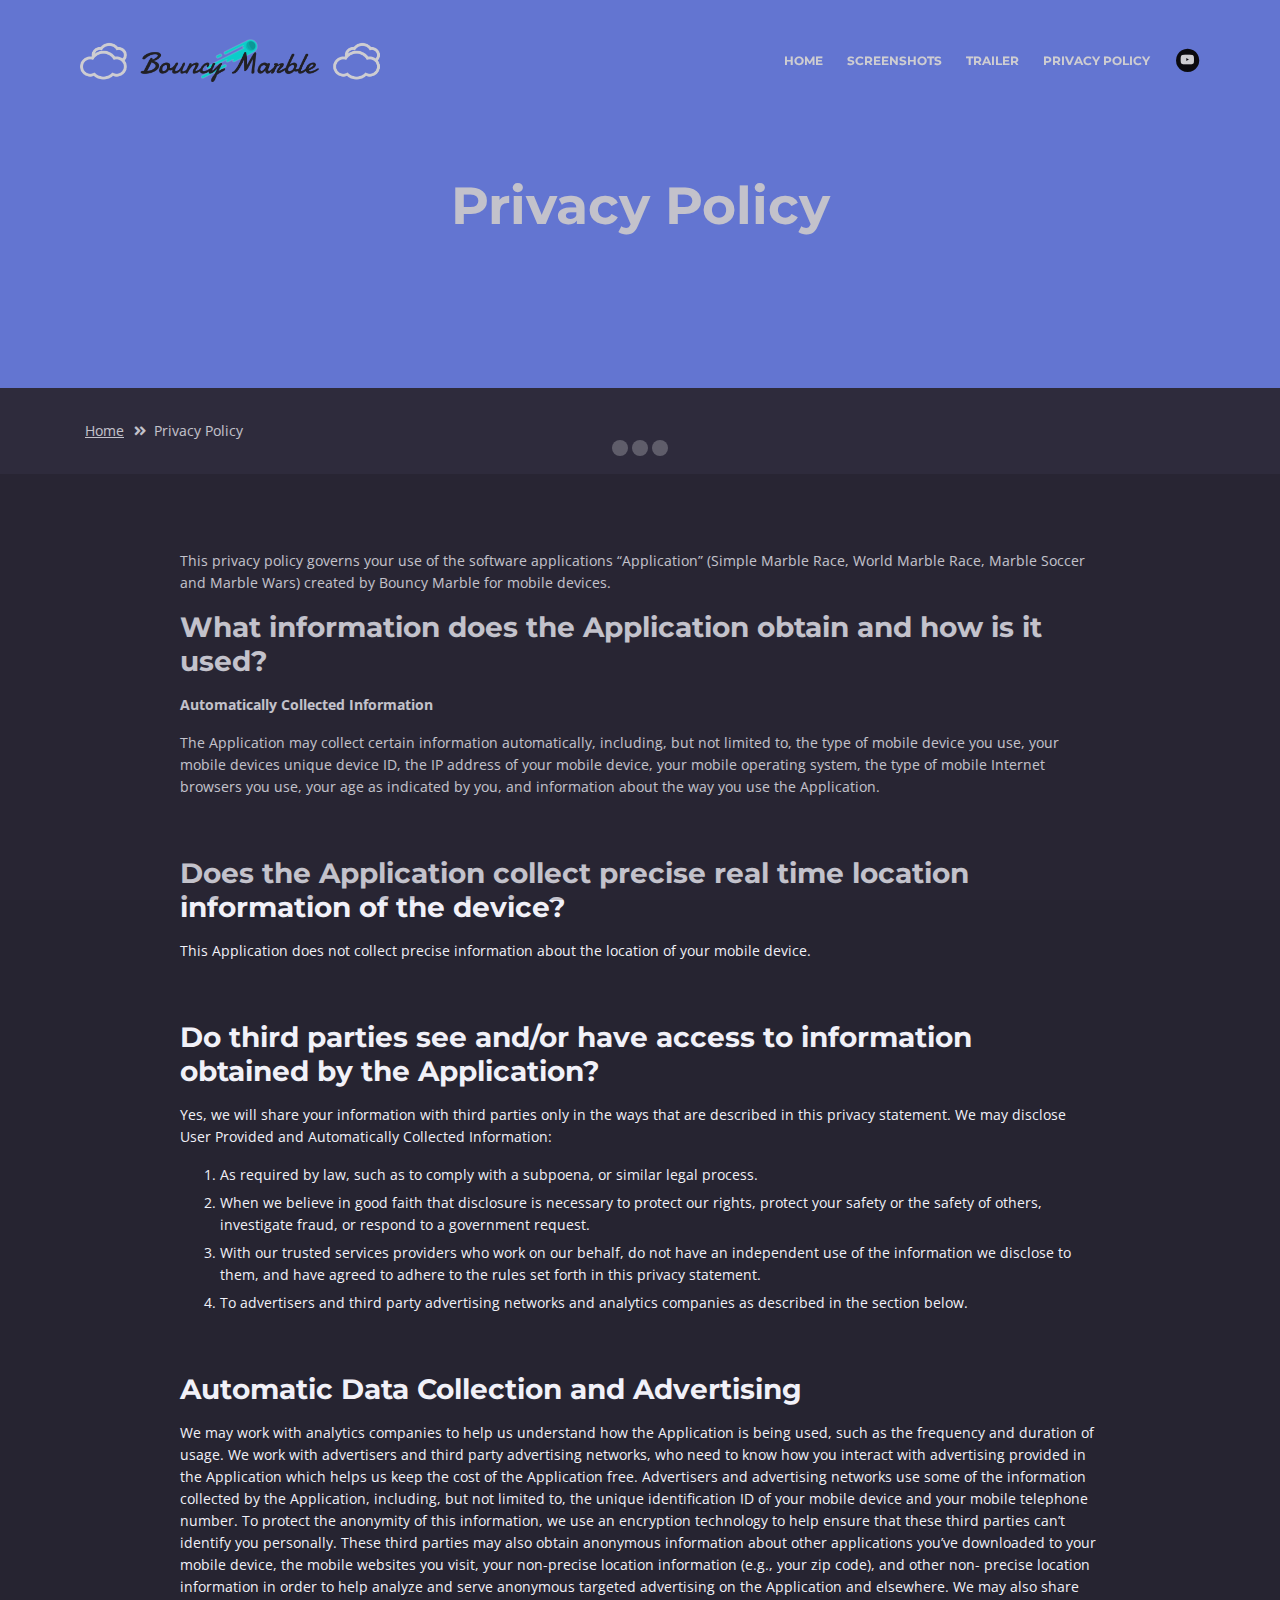
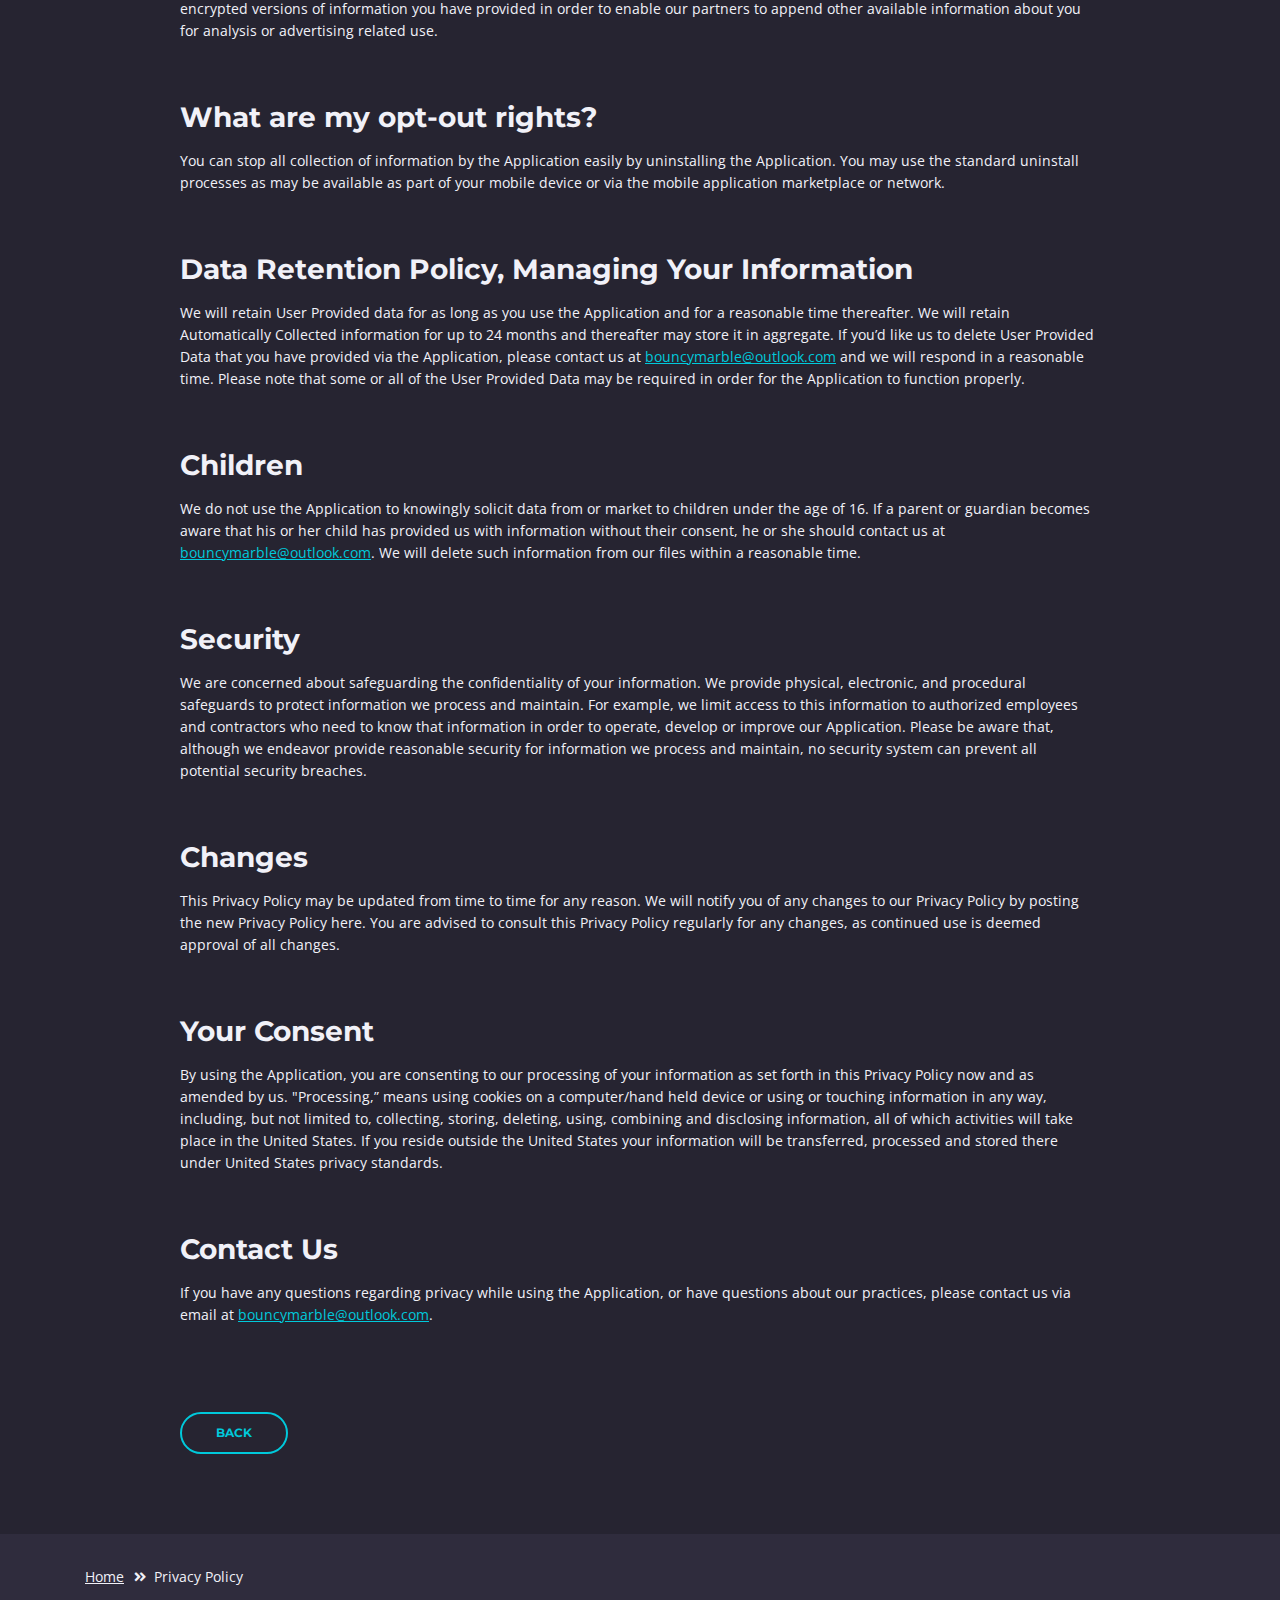
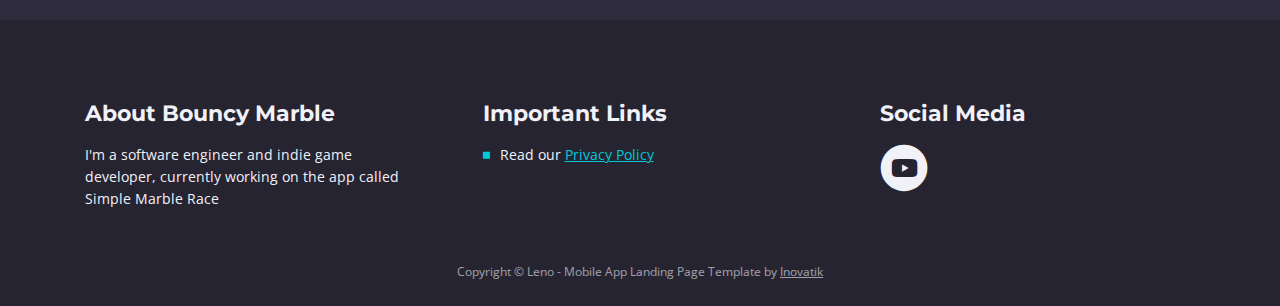
==== privacy-policy.html @ 62327520 "Update privacy-policy.html" ====
<!DOCTYPE html>
<html lang="en">
<head>
    <meta charset="utf-8">
    <meta name="viewport" content="width=device-width, initial-scale=1, shrink-to-fit=no">
    
    <!-- SEO Meta Tags -->
    <meta name="description" content="Free mobile app HTML landing page template to help you build a great online presence for your app which will convert visitors into users">
    <meta name="author" content="Inovatik">

    <!-- OG Meta Tags to improve the way the post looks when you share the page on LinkedIn, Facebook, Google+ -->
	<meta property="og:site_name" content="" /> <!-- website name -->
	<meta property="og:site" content="" /> <!-- website link -->
	<meta property="og:title" content=""/> <!-- title shown in the actual shared post -->
	<meta property="og:description" content="" /> <!-- description shown in the actual shared post -->
	<meta property="og:image" content="" /> <!-- image link, make sure it's jpg -->
	<meta property="og:url" content="" /> <!-- where do you want your post to link to -->
	<meta property="og:type" content="article" />

    <!-- Website Title -->
    <title>Privacy Policy | Bouncy Marble</title>
    
    <!-- Styles -->
    <link href="https://fonts.googleapis.com/css?family=Open+Sans:300,300i,400,400i,600,600i,700,700i" rel="stylesheet">
    <link href="https://fonts.googleapis.com/css?family=Montserrat:600,700" rel="stylesheet">
    <link href="css/bootstrap.css" rel="stylesheet">
    <link href="css/fontawesome-all.css" rel="stylesheet">
    <link href="css/swiper.css" rel="stylesheet">
	<link href="css/magnific-popup.css" rel="stylesheet">
    <link href="css/styles.css" rel="stylesheet">
	
	<!-- Favicon  -->
    <link rel="icon" href="images/favicon.png">
</head>
<body data-spy="scroll" data-target=".fixed-top">
    
    <!-- Preloader -->
	<div class="spinner-wrapper">
        <div class="spinner">
            <div class="bounce1"></div>
            <div class="bounce2"></div>
            <div class="bounce3"></div>
        </div>
    </div>
    <!-- end of preloader -->
    

    <!-- Navbar -->
    <nav class="navbar navbar-expand-md navbar-dark navbar-custom fixed-top">
        <!-- Text Logo - Use this if you don't have a graphic logo -->
        <!-- <a class="navbar-brand logo-text page-scroll" href="index.html">Leno</a> -->

        <!-- Image Logo -->
        <a class="navbar-brand logo-image" href="index.html"><img src="images/logo.png" alt="bouncy-marble-logo"></a> 
        
        <!-- Mobile Menu Toggle Button -->
        <button class="navbar-toggler" type="button" data-toggle="collapse" data-target="#navbarsExampleDefault" aria-controls="navbarsExampleDefault" aria-expanded="false" aria-label="Toggle navigation">
            <span class="navbar-toggler-awesome fas fa-bars"></span>
            <span class="navbar-toggler-awesome fas fa-times"></span>
        </button>
        <!-- end of mobile menu toggle button -->

        <div class="collapse navbar-collapse" id="navbarsExampleDefault">
            <ul class="navbar-nav ml-auto">
                <li class="nav-item">
                    <a class="nav-link page-scroll" href="index.html#header">HOME <span class="sr-only">(current)</span></a>
                </li>
                <li class="nav-item">
                    <a class="nav-link page-scroll" href="index.html#screenshots">SCREENSHOTS</a>
                </li>
                <li class="nav-item">
                    <a class="nav-link page-scroll" href="index.html#trailer">TRAILER</a>
                </li>       
                <li class="nav-item">
                    <a class="nav-link page-scroll" href="privacy-policy.html">PRIVACY POLICY</a>
                </li>
            </ul>
            <span class="nav-item social-icons">
                <span class="fa-stack">
                    <a href="https://www.youtube.com/c/BouncyMarble" target="_blank">
                        <i class="fas fa-circle fa-stack-2x"></i>
                        <i class="fab fa-youtube fa-stack-1x"></i>
                    </a>
                </span>
            </span>
        </div>
    </nav> <!-- end of navbar -->
    <!-- end of navbar -->


    <!-- Header -->
    <header id="header" class="ex-header">
        <div class="container">
            <div class="row">
                <div class="col-md-12">
                    <h1>Privacy Policy</h1>
                </div> <!-- end of col -->
            </div> <!-- end of row -->
        </div> <!-- end of container -->
    </header> <!-- end of ex-header -->
    <!-- end of header -->


    <!-- Breadcrumbs -->
    <div class="ex-basic-1">
        <div class="container">
            <div class="row">
                <div class="col-lg-12">
                    <div class="breadcrumbs">
                        <a href="index.html">Home</a><i class="fa fa-angle-double-right"></i><span>Privacy Policy</span>
                    </div> <!-- end of breadcrumbs -->
                </div> <!-- end of col -->
            </div> <!-- end of row -->
        </div> <!-- end of container -->
    </div> <!-- end of ex-basic-1 -->
    <!-- end of breadcrumbs -->


    <!-- Privacy Content -->
    <div class="ex-basic-2">
        <div class="container">
            <div class="row">
                <div class="col-lg-10 offset-lg-1">
                    <div class="text-container">
                        <p>This privacy policy governs your use of the software applications “Application” (Simple Marble Race, World Marble Race, Marble Soccer and Marble Wars) created by Bouncy Marble for mobile devices.</p>
                        <h3>What information does the Application obtain and how is it used?</h3>
                        <p><strong>Automatically Collected Information</strong></p>
                        <p>The Application may collect certain information automatically, including, but not limited to, the type of mobile device you use, your mobile devices unique device ID, the IP address of your mobile device, your mobile operating system, the type of mobile Internet browsers you use, your age as indicated by you, and information about the way you use the Application.</p>
                    </div> <!-- end of text-container-->

                    <div class="text-container">
                        <h3>Does the Application collect precise real time location information of the device?</h3>
                        <p>This Application does not collect precise information about the location of your mobile device.</p>
                    </div> <!-- end of text-container-->

                    <div class="text-container">
                        <h3>Do third parties see and/or have access to information obtained by the Application?</h3>
                        <p>Yes, we will share your information with third parties only in the ways that are described in this privacy statement. We may disclose User Provided and Automatically Collected Information:</p>
                        <ol class="li-space-lg">
                            <li>As required by law, such as to comply with a subpoena, or similar legal process.</li>
                            <li>When we believe in good faith that disclosure is necessary to protect our rights, protect your safety or the safety of others, investigate fraud, or respond to a government request.</li>
                            <li>With our trusted services providers who work on our behalf, do not have an independent use of the information we disclose to them, and have agreed to adhere to the rules set forth in this privacy statement.</li>
                            <li>To advertisers and third party advertising networks and analytics companies as described in the section below.</li>
                        </ol>
                    </div> <!-- end of text-container -->

                    <div class="text-container">
                        <h3>Automatic Data Collection and Advertising</h3>
                        <p>We may work with analytics companies to help us understand how the Application is being used, such as the frequency and duration of usage. We work with advertisers and third party advertising networks, who need to know how you interact with advertising provided in the Application which helps us keep the cost of the Application free. Advertisers and advertising networks use some of the information collected by the Application, including, but not limited to, the unique identification ID of your mobile device and your mobile telephone number. To protect the anonymity of this information, we use an encryption technology to help ensure that these third parties can’t identify you personally. These third parties may also obtain anonymous information about other applications you’ve downloaded to your mobile device, the mobile websites you visit, your non-precise location information (e.g., your zip code), and other non- precise location information in order to help analyze and serve anonymous targeted advertising on the Application and elsewhere. We may also share encrypted versions of information you have provided in order to enable our partners to append other available information about you for analysis or advertising related use.</p>
                    </div> <!-- end of text container -->

                    <div class="text-container">
                        <h3>What are my opt-out rights?</h3>
					    <p>You can stop all collection of information by the Application easily by uninstalling the Application. You may use the standard uninstall processes as may be available as part of your mobile device or via the mobile application marketplace or network.</p>
                    </div> <!-- end of text-container -->

                    <div class="text-container">
                        <h3>Data Retention Policy, Managing Your Information</h3>
                        <p>We will retain User Provided data for as long as you use the Application and for a reasonable time thereafter. We will retain Automatically Collected information for up to 24 months and thereafter may store it in aggregate. If you’d like us to delete User Provided Data that you have provided via the Application, please contact us at <a class="turquoise" href="mailto:bouncymarble@outlook.com">bouncymarble@outlook.com</a> and we will respond in a reasonable time. Please note that some or all of the User Provided Data may be required in order for the Application to function properly.</p>
                    </div> <!-- end of text-container -->

                    <div class="text-container">
                        <h3>Children</h3>
                        <p>We do not use the Application to knowingly solicit data from or market to children under the age of 16. If a parent or guardian becomes aware that his or her child has provided us with information without their consent, he or she should contact us at <a class="turquoise" href="mailto:bouncymarble@outlook.com">bouncymarble@outlook.com</a>. We will delete such information from our files within a reasonable time.</p>
                    </div> <!-- end of text-container -->

                    <div class="text-container">
                        <h3>Security</h3>
                        <p>We are concerned about safeguarding the confidentiality of your information. We provide physical, electronic, and procedural safeguards to protect information we process and maintain. For example, we limit access to this information to authorized employees and contractors who need to know that information in order to operate, develop or improve our Application. Please be aware that, although we endeavor provide reasonable security for information we process and maintain, no security system can prevent all potential security breaches.</p>
                    </div> <!-- end of text-container -->

                    <div class="text-container">
                        <h3>Changes</h3>
                        <p>This Privacy Policy may be updated from time to time for any reason. We will notify you of any changes to our Privacy Policy by posting the new Privacy Policy here. You are advised to consult this Privacy Policy regularly for any changes, as continued use is deemed approval of all changes.</p>
                    </div> <!-- end of text-container -->

                    <div class="text-container">
                        <h3>Your Consent</h3>
                        <p>By using the Application, you are consenting to our processing of your information as set forth in this Privacy Policy now and as amended by us. "Processing,” means using cookies on a computer/hand held device or using or touching information in any way, including, but not limited to, collecting, storing, deleting, using, combining and disclosing information, all of which activities will take place in the United States. If you reside outside the United States your information will be transferred, processed and stored there under United States privacy standards.</p>
                    </div> <!-- end of text-container -->

                    <div class="text-container">
                        <h3>Contact Us</h3>
                        <p>If you have any questions regarding privacy while using the Application, or have questions about our practices, please contact us via email at <a class="turquoise" href="mailto:bouncymarble@outlook.com">bouncymarble@outlook.com</a>.</p>
                    </div> <!-- end of text-container -->

                    <a class="btn-outline-reg back" href="index.html">BACK</a>
                </div> <!-- end of col-->
            </div> <!-- end of row -->
        </div> <!-- end of container -->
    </div> <!-- end of ex-basic-2 -->
    <!-- end of privacy content -->


    <!-- Breadcrumbs -->
    <div class="ex-basic-1">
        <div class="container">
            <div class="row">
                <div class="col-lg-12">
                    <div class="breadcrumbs">
                        <a href="index.html">Home</a><i class="fa fa-angle-double-right"></i><span>Privacy Policy</span>
                    </div> <!-- end of breadcrumbs -->
                </div> <!-- end of col -->
            </div> <!-- end of row -->
        </div> <!-- end of container -->
    </div> <!-- end of ex-basic-1 -->
    <!-- end of breadcrumbs -->

    
    <!-- Footer -->
    <div class="footer">
        <div class="container">
            <div class="row">
                <div class="col-md-4">
                    <div class="footer-col">
                        <h4>About Bouncy Marble</h4>
                        <p>I'm a software engineer and indie game developer, currently working on the app called Simple Marble Race</p>
                    </div>
                </div> <!-- end of col -->
                <div class="col-md-4">
                    <div class="footer-col middle">
                        <h4>Important Links</h4>
                        <ul class="list-unstyled li-space-lg">
                            <li class="media">
                                <i class="fas fa-square"></i>
                                <div class="media-body">Read our <a class="turquoise" href="privacy-policy.html">Privacy Policy</a></div>
                            </li>
                        </ul>
                    </div>
                </div> <!-- end of col -->
                <div class="col-md-4">
                    <div class="footer-col last">
                        <h4>Social Media</h4>
                        <span class="fa-stack">
                            <a href="https://www.youtube.com/c/BouncyMarble" target="_blank">
                                <i class="fas fa-circle fa-stack-2x"></i>
                                <i class="fab fa-youtube fa-stack-1x"></i>
                            </a>
                        </span>
                    </div> 
                </div> <!-- end of col -->
            </div> <!-- end of row -->
        </div> <!-- end of container -->
    </div> <!-- end of footer -->  
    <!-- end of footer -->


    <!-- Copyright -->
    <div class="copyright">
        <div class="container">
            <div class="row">
                <div class="col-lg-12">
                    <p class="p-small">Copyright © Leno - Mobile App Landing Page Template by <a href="http://www.inovatik.com">Inovatik</a></p>
                </div> <!-- end of col -->
            </div> <!-- enf of row -->
        </div> <!-- end of container -->
    </div> <!-- end of copyright --> 
    <!-- end of copyright -->

	
    <!-- Scripts -->
    <script src="js/jquery.min.js"></script> <!-- jQuery for Bootstrap's JavaScript plugins -->
    <script src="js/popper.min.js"></script> <!-- Popper tooltip library for Bootstrap -->
    <script src="js/bootstrap.min.js"></script> <!-- Bootstrap framework -->
    <script src="js/jquery.easing.min.js"></script> <!-- jQuery Easing for smooth scrolling between anchors -->
    <script src="js/swiper.min.js"></script> <!-- Swiper for image and text sliders -->
    <script src="js/jquery.magnific-popup.js"></script> <!-- Magnific Popup for lightboxes -->
    <script src="js/morphext.min.js"></script> <!-- Morphtext rotating text in the header -->
    <script src="js/validator.min.js"></script> <!-- Validator.js - Bootstrap plugin that validates forms -->
    <script src="js/scripts.js"></script> <!-- Custom scripts -->
    
</body>
</html>
---- css/styles.css ----
/* Template: Juno - Multipurpose Landing Page Pack
   Author: InovatikThemes
   Created: Mar 2019
   Description: Master CSS file
*/

/*****************************************
Table Of Contents:

01. General Styles
02. Preloader
03. Navigation
04. Header
05. Features
******************************************/

/*****************************************
Colors:

- Text, navbar links - white #f1f1f8
- Buttons, bullets, icons - turquoise #00c9db
- Navbar - navy #4633af
- Backgrounds - dark denim #262431
- Backgrounds - denim #2f2c3d
******************************************/


/******************************/
/*     01. General Styles     */
/******************************/
body,
html {
    width: 100%;
	height: 100%;
}

body, p {
	color: #f1f1f8; 
	font: 400 0.875rem/1.375rem "Open Sans", sans-serif;
}

.p-large {
	color: #f1f1f8;
	font: 400 1rem/1.5rem "Open Sans", sans-serif;
}

.p-small {
	color: #f1f1f8;
	font: 400 0.75rem/1.25rem "Open Sans", sans-serif;
}

.p-heading {
	margin-bottom: 3.75rem;
	text-align: center;
}

.li-space-lg li {
	margin-bottom: 0.375rem;
}

.indent {
	padding-left: 1.25rem;
}

h1 {
	color: #f1f1f8;
	font: 700 2.5rem/2.875rem "Montserrat", sans-serif;
}

h2 {
	color: #f1f1f8;
	font: 700 2.25rem/2.75rem "Montserrat", sans-serif;
}

h3 {
	color: #f1f1f8;
	font: 700 1.75rem/2.125rem "Montserrat", sans-serif;
}

h4 {
	color: #f1f1f8;
	font: 700 1.375rem/1.75rem "Montserrat", sans-serif;
}

h5 {
	color: #f1f1f8;
	font: 700 1.125rem/1.625rem "Montserrat", sans-serif;
}

h6 {
	color: #f1f1f8;
	font: 700 1rem/1.5rem "Montserrat", sans-serif;
}

a {
	color: #f1f1f8;
	text-decoration: underline;
}

a:hover {
	color: #f1f1f8;
	text-decoration: underline;
}

a.turquoise {
	color: #00c9db;
}

a.white {
	color: #fff;
}

.testimonial-text {
	font: italic 400 1rem/1.5rem "Open Sans", sans-serif;
}

.testimonial-author {
	font: 700 1rem/1.5rem "Montserrat", sans-serif;
}

.btn-solid-reg {
	display: inline-block;
	padding: 1.1875rem 2.125rem 1.1875rem 2.125rem;
	border: 0.125rem solid #000;
	border-radius: 2rem;
	background-color: #000;
	color: #fff;
	font: 700 0.75rem/0 "Montserrat", sans-serif;
	text-decoration: none;
	transition: all 0.2s;
}

.btn-solid-reg:hover {
	background-color: transparent;
	color: #000;
	text-decoration: none;
}

.btn-solid-lg {
	display: inline-block;
	padding: 1.375rem 2.625rem 1.375rem 2.625rem;
	border: 0.125rem solid #000;
	border-radius: 2rem;
	background-color: #000;
	color: #fff;
	font: 700 0.75rem/0 "Montserrat", sans-serif;
	text-decoration: none;
	transition: all 0.2s;
}

.btn-solid-lg:hover {
	background-color: transparent;
	color: #000;
	text-decoration: none;
}

.btn-solid-lg .fab {
	margin-right: 0.5rem;
	font-size: 1.25rem;
	line-height: 0;
	vertical-align: top;
}

.btn-solid-lg .fab.fa-google-play {
	font-size: 1rem;
}

.btn-outline-reg {
	display: inline-block;
	padding: 1.1875rem 2.125rem 1.1875rem 2.125rem;
	border: 0.125rem solid #00c9db;
	border-radius: 2rem;
	background-color: transparent;
	color: #00c9db;
	font: 700 0.75rem/0 "Montserrat", sans-serif;
	text-decoration: none;
	transition: all 0.2s;
}

.btn-outline-reg:hover {
	background-color: #00c9db;
	color: #fff;
	text-decoration: none;
}

.btn-outline-lg {
	display: inline-block;
	padding: 1.375rem 2.625rem 1.375rem 2.625rem;
	border: 0.125rem solid #00c9db;
	border-radius: 2rem;
	background-color: transparent;
	color: #00c9db;
	font: 700 0.75rem/0 "Montserrat", sans-serif;
	text-decoration: none;
	transition: all 0.2s;
}

.btn-outline-lg:hover {
	background-color: #00c9db;
	color: #fff;
	text-decoration: none;
}

.btn-outline-sm {
	display: inline-block;
	padding: 1rem 1.625rem 0.875rem 1.625rem;
	border: 0.125rem solid #00c9db;
	border-radius: 2rem;
	background-color: transparent;
	color: #00c9db;
	font: 700 0.625rem/0 "Montserrat", sans-serif;
	text-decoration: none;
	transition: all 0.2s;
}

.btn-outline-sm:hover {
	background-color: #00c9db;
	color: #fff;
	text-decoration: none;
}

.form-group {
	position: relative;
	margin-bottom: 1.25rem;
}

.form-group.has-error.has-danger {
	margin-bottom: 0.625rem;
}

.form-group.has-error.has-danger .help-block.with-errors ul {
	margin-top: 0.375rem;
}

.label-control {
	position: absolute;
	top: 0.87rem;
	left: 1.375rem;
	color: #f1f1f8;
	opacity: 1;
	font: 400 0.875rem/1.375rem "Open Sans", sans-serif;
	cursor: text;
	transition: all 0.2s ease;
}

/* IE10+ hack to solve lower label text position compared to the rest of the browsers */
@media screen and (-ms-high-contrast: active), screen and (-ms-high-contrast: none) {  
	.label-control {
		top: 0.9375rem;
	}
}

.form-control-input:focus + .label-control,
.form-control-input.notEmpty + .label-control,
.form-control-textarea:focus + .label-control,
.form-control-textarea.notEmpty + .label-control {
	top: 0.125rem;
	opacity: 1;
	font-size: 0.75rem;
	font-weight: 700;
}

.form-control-input,
.form-control-select {
	display: block; /* needed for proper display of the label in Firefox, IE, Edge */
	width: 100%;
	padding-top: 1.0625rem;
	padding-bottom: 0.0625rem;
	padding-left: 1.3125rem;
	border: 1px solid #9791ae;
	border-radius: 0.25rem;
	background-color: #413d52;
	color: #f1f1f8;
	font: 400 0.875rem/1.875rem "Open Sans", sans-serif;
	transition: all 0.2s;
	-webkit-appearance: none; /* removes inner shadow on form inputs on ios safari */
}

.form-control-select {
	padding-top: 0.5rem;
	padding-bottom: 0.5rem;
	height: 3rem;
}

/* IE10+ hack to solve lower label text position compared to the rest of the browsers */
@media screen and (-ms-high-contrast: active), screen and (-ms-high-contrast: none) {  
	.form-control-input {
		padding-top: 1.25rem;
		padding-bottom: 0.75rem;
		line-height: 1.75rem;
	}

	.form-control-select {
		padding-top: 0.875rem;
		padding-bottom: 0.75rem;
		height: 3.125rem;
		line-height: 2.125rem;
	}
}

select {
    /* you should keep these first rules in place to maintain cross-browser behavior */
    -webkit-appearance: none;
	-moz-appearance: none;
	-ms-appearance: none;
    -o-appearance: none;
    appearance: none;
    background-image: url('../images/down-arrow.png');
    background-position: 96% 50%;
    background-repeat: no-repeat;
    outline: none;
}

select::-ms-expand {
    display: none; /* removes the ugly default down arrow on select form field in IE11 */
}

.form-control-textarea {
	display: block; /* used to eliminate a bottom gap difference between Chrome and IE/FF */
	width: 100%;
	height: 8rem; /* used instead of html rows to normalize height between Chrome and IE/FF */
	padding-top: 1.25rem;
	padding-left: 1.3125rem;
	border: 1px solid #9791ae;
	border-radius: 0.25rem;
	background-color: #413d52;
	color: #f1f1f8;
	font: 400 0.875rem/1.75rem "Open Sans", sans-serif;
	transition: all 0.2s;
}

.form-control-input:focus,
.form-control-select:focus,
.form-control-textarea:focus {
	border: 1px solid #f1f1f8;
	outline: none; /* Removes blue border on focus */
}

.form-control-input:hover,
.form-control-select:hover,
.form-control-textarea:hover {
	border: 1px solid #f1f1f8;
}

.checkbox {
	font: 400 0.75rem/1.25rem "Open Sans", sans-serif;
}

input[type='checkbox'] {
	vertical-align: -15%;
	margin-right: 0.375rem;
}

/* IE10+ hack to raise checkbox field position compared to the rest of the browsers */
@media screen and (-ms-high-contrast: active), screen and (-ms-high-contrast: none) {  
	input[type='checkbox'] {
		vertical-align: -9%;
	}
}

.form-control-submit-button {
	display: inline-block;
	width: 100%;
	height: 3.125rem;
	border: 1px solid #00c9db;
	border-radius: 1.5rem;
	background-color: #00c9db;
	color: #fff;
	font: 700 0.75rem/1.75rem "Montserrat", sans-serif;
	cursor: pointer;
	transition: all 0.2s;
}

.form-control-submit-button:hover {
	background-color: transparent;
	color: #00c9db;
}

/* Form Success And Error Message Formatting */
#cmsgSubmit.h3.text-center.tada.animated,
#pmsgSubmit.h3.text-center.tada.animated,
#cmsgSubmit.h3.text-center,
#pmsgSubmit.h3.text-center {
	display: block;
	margin-bottom: 0;
	color: #f1f1f8;
	font: 400 1.125rem/1rem "Open Sans", sans-serif;
}

.help-block.with-errors .list-unstyled {
	color: #f1f1f8;
	font-size: 0.75rem;
	line-height: 1.125rem;
	text-align: left;
}

.help-block.with-errors ul {
	margin-bottom: 0;
}
/* end of form success and error message formatting */

/* Form Success And Error Message Animation - Animate.css */
@-webkit-keyframes tada {
	from {
		-webkit-transform: scale3d(1, 1, 1);
		-ms-transform: scale3d(1, 1, 1);
		transform: scale3d(1, 1, 1);
	}
	10%, 20% {
		-webkit-transform: scale3d(.9, .9, .9) rotate3d(0, 0, 1, -3deg);
		-ms-transform: scale3d(.9, .9, .9) rotate3d(0, 0, 1, -3deg);
		transform: scale3d(.9, .9, .9) rotate3d(0, 0, 1, -3deg);
	}
	30%, 50%, 70%, 90% {
		-webkit-transform: scale3d(1.1, 1.1, 1.1) rotate3d(0, 0, 1, 3deg);
		-ms-transform: scale3d(1.1, 1.1, 1.1) rotate3d(0, 0, 1, 3deg);
		transform: scale3d(1.1, 1.1, 1.1) rotate3d(0, 0, 1, 3deg);
	}
	40%, 60%, 80% {
		-webkit-transform: scale3d(1.1, 1.1, 1.1) rotate3d(0, 0, 1, -3deg);
		-ms-transform: scale3d(1.1, 1.1, 1.1) rotate3d(0, 0, 1, -3deg);
		transform: scale3d(1.1, 1.1, 1.1) rotate3d(0, 0, 1, -3deg);
	}
	to {
		-webkit-transform: scale3d(1, 1, 1);
		-ms-transform: scale3d(1, 1, 1);
		transform: scale3d(1, 1, 1);
	}
}

@keyframes tada {
	from {
		-webkit-transform: scale3d(1, 1, 1);
		-ms-transform: scale3d(1, 1, 1);
		transform: scale3d(1, 1, 1);
	}
	10%, 20% {
		-webkit-transform: scale3d(.9, .9, .9) rotate3d(0, 0, 1, -3deg);
		-ms-transform: scale3d(.9, .9, .9) rotate3d(0, 0, 1, -3deg);
		transform: scale3d(.9, .9, .9) rotate3d(0, 0, 1, -3deg);
	}
	30%, 50%, 70%, 90% {
		-webkit-transform: scale3d(1.1, 1.1, 1.1) rotate3d(0, 0, 1, 3deg);
		-ms-transform: scale3d(1.1, 1.1, 1.1) rotate3d(0, 0, 1, 3deg);
		transform: scale3d(1.1, 1.1, 1.1) rotate3d(0, 0, 1, 3deg);
	}
	40%, 60%, 80% {
		-webkit-transform: scale3d(1.1, 1.1, 1.1) rotate3d(0, 0, 1, -3deg);
		-ms-transform: scale3d(1.1, 1.1, 1.1) rotate3d(0, 0, 1, -3deg);
		transform: scale3d(1.1, 1.1, 1.1) rotate3d(0, 0, 1, -3deg);
	}
	to {
		-webkit-transform: scale3d(1, 1, 1);
		-ms-transform: scale3d(1, 1, 1);
		transform: scale3d(1, 1, 1);
	}
}

.tada {
	-webkit-animation-name: tada;
	animation-name: tada;
}

.animated {
	-webkit-animation-duration: 1s;
	animation-duration: 1s;
	-webkit-animation-fill-mode: both;
	animation-fill-mode: both;
}
/* end of form success and error message animation - Animate.css */

/* Fade-move Animation For Lightbox - Magnific Popup */
/* at start */
.my-mfp-slide-bottom .zoom-anim-dialog {
	opacity: 0;
	transition: all 0.2s ease-out;
	-webkit-transform: translateY(-1.25rem) perspective(37.5rem) rotateX(10deg);
	-ms-transform: translateY(-1.25rem) perspective(37.5rem) rotateX(10deg);
	transform: translateY(-1.25rem) perspective(37.5rem) rotateX(10deg);
}

/* animate in */
.my-mfp-slide-bottom.mfp-ready .zoom-anim-dialog {
	opacity: 1;
	-webkit-transform: translateY(0) perspective(37.5rem) rotateX(0); 
	-ms-transform: translateY(0) perspective(37.5rem) rotateX(0); 
	transform: translateY(0) perspective(37.5rem) rotateX(0); 
}

/* animate out */
.my-mfp-slide-bottom.mfp-removing .zoom-anim-dialog {
	opacity: 0;
	-webkit-transform: translateY(-0.625rem) perspective(37.5rem) rotateX(10deg); 
	-ms-transform: translateY(-0.625rem) perspective(37.5rem) rotateX(10deg); 
	transform: translateY(-0.625rem) perspective(37.5rem) rotateX(10deg); 
}

/* dark overlay, start state */
.my-mfp-slide-bottom.mfp-bg {
	opacity: 0;
	transition: opacity 0.2s ease-out;
}

/* animate in */
.my-mfp-slide-bottom.mfp-ready.mfp-bg {
	opacity: 0.8;
}
/* animate out */
.my-mfp-slide-bottom.mfp-removing.mfp-bg {
	opacity: 0;
}
/* end of fade-move animation for lightbox - magnific popup */

/* Fade Animation For Image Slider - Magnific Popup */
@-webkit-keyframes fadeIn {
	from {
		opacity: 0;
	}
	to {
		opacity: 1;
	}
}

@keyframes fadeIn {
	from {
		opacity: 0;
	}
	to {
		opacity: 1;
	}
}

.fadeIn {
	-webkit-animation: fadeIn 0.6s;
	animation: fadeIn 0.6s;
}

@-webkit-keyframes fadeOut {
	from {
		opacity: 1;
	}
	to {
		opacity: 0;
	}
}

@keyframes fadeOut {
	from {
		opacity: 1;
	}
	to {
		opacity: 0;
	}
}

.fadeOut {
	-webkit-animation: fadeOut 0.8s;
	animation: fadeOut 0.8s;
}
/* end of fade animation for image slider - magnific popup */


/*************************/
/*     02. Preloader     */
/*************************/
.spinner-wrapper {
	position: fixed;
	z-index: 999999;
	top: 0;
	right: 0;
	bottom: 0;
	left: 0;
	background: #2f2c3d;
}

.spinner {
	position: absolute;
	top: 50%; /* centers the loading animation vertically one the screen */
	left: 50%; /* centers the loading animation horizontally one the screen */
	width: 3.75rem;
	height: 1.25rem;
	margin: -0.625rem 0 0 -1.875rem; /* is width and height divided by two */ 
	text-align: center;
}

.spinner > div {
	display: inline-block;
	width: 1rem;
	height: 1rem;
	border-radius: 100%;
	background-color: #fff;
	-webkit-animation: sk-bouncedelay 1.4s infinite ease-in-out both;
	animation: sk-bouncedelay 1.4s infinite ease-in-out both;
}

.spinner .bounce1 {
	-webkit-animation-delay: -0.32s;
	animation-delay: -0.32s;
}

.spinner .bounce2 {
	-webkit-animation-delay: -0.16s;
	animation-delay: -0.16s;
}

@-webkit-keyframes sk-bouncedelay {
	0%, 80%, 100% { -webkit-transform: scale(0); }
	40% { -webkit-transform: scale(1.0); }
}

@keyframes sk-bouncedelay {
	0%, 80%, 100% { 
		-webkit-transform: scale(0);
		-ms-transform: scale(0);
		transform: scale(0);
	} 40% { 
		-webkit-transform: scale(1.0);
		-ms-transform: scale(1.0);
		transform: scale(1.0);
	}
}


/**************************/
/*     03. Navigation     */
/**************************/
.navbar-custom {
	background-color: #738cff;
	box-shadow: 0 0.0625rem 0.375rem 0 rgba(0, 0, 0, 0.1);
	font: 700 0.75rem/2rem "Montserrat", sans-serif;
	transition: all 0.2s;
}

.navbar-custom .navbar-brand.logo-image img {
    width: 300px;
	margin-bottom: 1px;
	-webkit-backface-visibility: hidden;
}

.navbar-custom .navbar-brand.logo-text {
	font: 700 2.375rem/1.5rem "Montserrat", sans-serif;
	color: #fff;
	letter-spacing: -0.5px;
	text-decoration: none;
}

.navbar-custom .navbar-nav {
	margin-top: 0.75rem;
}

.navbar-custom .nav-item .nav-link {
	padding: 0 0.75rem 0 0.75rem;
	color: #fff;
	text-decoration: none;
	transition: all 0.2s ease;
}

.navbar-custom .nav-item .nav-link:hover,
.navbar-custom .nav-item .nav-link.active {
	color: #00c9db;
}

/* Dropdown Menu */
.navbar-custom .dropdown:hover > .dropdown-menu {
	display: block; /* this makes the dropdown menu stay open while hovering it */
	min-width: auto;
	animation: fadeDropdown 0.2s; /* required for the fade animation */
}

@keyframes fadeDropdown {
    0% {
        opacity: 0;
    }

    100% {
        opacity: 1;
    }
}

.navbar-custom .dropdown-toggle:focus { /* removes dropdown outline on focus  */
	outline: 0;
}

.navbar-custom .dropdown-menu {
	margin-top: 0;
	border: none;
	border-radius: 0.25rem;
	background-color: #738cff;
}

.navbar-custom .dropdown-item {
	color: #fff;
	text-decoration: none;
}

.navbar-custom .dropdown-item:hover {
	background-color: #738cff;
}

.navbar-custom .dropdown-item .item-text {
	font: 700 0.75rem/1.5rem "Montserrat", sans-serif;
}

.navbar-custom .dropdown-item:hover .item-text {
	color: #00c9db;
}

.navbar-custom .dropdown-items-divide-hr {
	width: 100%;
	height: 1px;
	margin: 0.25rem auto 0.25rem auto;
	border: none;
	background-color: #b5bcc4;
	opacity: 0.2;
}
/* end of dropdown menu */

.navbar-custom .social-icons {
	display: none;
}

.navbar-custom .navbar-toggler {
	border: none;
	color: #fff;
	font-size: 2rem;
}

.navbar-custom button[aria-expanded='false'] .navbar-toggler-awesome.fas.fa-times{
	display: none;
}

.navbar-custom button[aria-expanded='false'] .navbar-toggler-awesome.fas.fa-bars{
	display: inline-block;
}

.navbar-custom button[aria-expanded='true'] .navbar-toggler-awesome.fas.fa-bars{
	display: none;
}

.navbar-custom button[aria-expanded='true'] .navbar-toggler-awesome.fas.fa-times{
	display: inline-block;
	margin-right: 0.125rem;
}


/*********************/
/*    04. Header     */
/*********************/
.header {
	background: linear-gradient(to bottom right, rgba(72, 72, 212, 0), rgba(241, 104, 104, 0)), url('../images/header-background.jpg') center center no-repeat;
	background-size: cover;
}

.header .header-content {
	padding-top: 8.5rem;
	padding-bottom: 7rem;
	text-align: center;
}

.header .text-container {
	margin-bottom: 3rem;
}

.header h1 {
	margin-bottom: 1rem;
}

.header #js-rotating {
	color: #40e0ee;
}

.header .p-large {
	margin-bottom: 2rem;
}

.header .btn-solid-lg {
	margin-right: 0.5rem;
	margin-bottom: 1.25rem;
}


/****************************/
/*     05. Testimonials     */
/****************************/
.slider-1 {
	padding-top: 6.875rem;
	padding-bottom: 6.375rem;
	background-color: #262431;
}

.slider-1 .slider-container {
	position: relative;
}

.slider-1 .swiper-container {
	position: static;
	width: 90%;
	text-align: center;
}

.slider-1 .swiper-button-prev:focus,
.slider-1 .swiper-button-next:focus {
	/* even if you can't see it chrome you can see it on mobile device */
	outline: none;
}

.slider-1 .swiper-button-prev {
	left: -0.5rem;
	background-image: url("data:image/svg+xml;charset=utf-8,%3Csvg%20xmlns%3D'http%3A%2F%2Fwww.w3.org%2F2000%2Fsvg'%20viewBox%3D'0%200%2028%2044'%3E%3Cpath%20d%3D'M0%2C22L22%2C0l2.1%2C2.1L4.2%2C22l19.9%2C19.9L22%2C44L0%2C22L0%2C22L0%2C22z'%20fill%3D'%23f1f1f8'%2F%3E%3C%2Fsvg%3E");
	background-size: 1.125rem 1.75rem;
}

.slider-1 .swiper-button-next {
	right: -0.5rem;
	background-image: url("data:image/svg+xml;charset=utf-8,%3Csvg%20xmlns%3D'http%3A%2F%2Fwww.w3.org%2F2000%2Fsvg'%20viewBox%3D'0%200%2028%2044'%3E%3Cpath%20d%3D'M27%2C22L27%2C22L5%2C44l-2.1-2.1L22.8%2C22L2.9%2C2.1L5%2C0L27%2C22L27%2C22z'%20fill%3D'%23f1f1f8'%2F%3E%3C%2Fsvg%3E");
	background-size: 1.125rem 1.75rem;
}

.slider-1 .card {
	position: relative;
	border: none;
	background-color: transparent;
}

.slider-1 .card-image {
	width: 6rem;
	height: 6rem;
	margin-right: auto;
	margin-bottom: 0.25rem;
	margin-left: auto;
	border-radius: 50%;
}

.slider-1 .card-body {
	padding-bottom: 0;
}

.slider-1 .testimonial-author {
	margin-bottom: 0;
}


/************************/
/*     05. Features     */
/************************/
.tabs {
	padding-top: 6.5rem;
	padding-bottom: 4.25rem;
	background-color: #2f2c3d;
}

.tabs h2 {
	margin-bottom: 1.125rem;
	text-align: center;
}

.tabs .p-heading {
	margin-bottom: 3.125rem;
}

.tabs .nav-tabs {
	margin-right: auto;
	margin-bottom: 2.5rem;
	margin-left: auto;
	justify-content: center;
	border-bottom: none;
}

.tabs .nav-link {
	margin-bottom: 1rem;
	padding: 0.5rem 1.375rem 0.25rem 1.375rem;
	border: none;
	border-bottom: 0.1875rem solid #f1f1f8;
	border-radius: 0;
	color: #f1f1f8;
	font: 700 1rem/1.75rem "Montserrat", sans-serif;
	text-decoration: none;
	transition: all 0.2s ease;
}

.tabs .nav-link.active,
.tabs .nav-link:hover {
	border-bottom: 0.1875rem solid #00c9db;
	background-color: transparent;
	color: #00c9db;
}

.tabs .nav-link .fas {
	margin-right: 0.375rem;
	font-size: 1rem;
}

.tabs .tab-content {
	width: 100%; /* for proper display in IE11 */
}

.tabs .card {
	border: none;
	background: transparent;
}

.tabs .card-body {
	padding: 1rem 0 1.25rem 0;
}

.tabs .card-title {
	margin-bottom: 0.5rem;
}

.tabs .card .card-icon {
	display: inline-block;
	width: 3.5rem;
	height: 3.5rem;
	border-radius: 50%;
	background-color: #00c9db;
	text-align: center;
	vertical-align: top;
}

.tabs .card .card-icon .fas,
.tabs .card .card-icon .far {
	color: #fff;
	font-size: 1.75rem;
	line-height: 3.5rem;
}

.tabs #tab-1 .card.left-pane .text-wrapper {
	display: inline-block;
	width: 75%;
}

.tabs #tab-1 .card.left-pane .card-icon {
	float: left;
	margin-right: 1rem;
}

.tabs #tab-1 img {
	display: block;
	margin: 2rem auto 3rem auto;
}

.tabs #tab-1 .card.right-pane .text-wrapper {
	display: inline-block;
	width: 75%;
}

.tabs #tab-1 .card.right-pane .card-icon {
	margin-right: 1rem;
}

.tabs #tab-2 img {
	display: block;
	margin: 0 auto 2rem auto;
}

.tabs #tab-2 .text-area {
	margin-top: 1.5rem;
}

.tabs #tab-2 h3 {
	margin-bottom: 0.75rem;
}

.tabs #tab-2 .icon-cards-area {
	margin-top: 2.5rem;
}

.tabs #tab-2 .icon-cards-area .card {
	width: 100%; /* for proper display in IE11 */
}

.tabs #tab-3 .icon-cards-area .card {
	width: 100%; /* for proper display in IE11 */
}

.tabs #tab-3 .text-area {
	margin-top: 0.75rem;
	margin-bottom: 4rem;
}

.tabs #tab-3 h3 {
	margin-bottom: 0.75rem;
}

.tabs #tab-3 img {
	margin: 0 auto 3rem auto;
}


/*********************/
/*     07. Video     */
/*********************/
.basic-1 {
	padding-top: 6.375rem;
	padding-bottom: 6.875rem;
	background: url('../images/video-background.jpg') center center no-repeat;
	background-size: cover; 
}

.basic-1 h2 {
	margin-bottom: 1.125rem;
	text-align: center;
}

.basic-1 .p-heading {
	margin-bottom: 4rem;
	text-align: center;
}

.basic-1 .image-container img {
	border-radius: 0.375rem;
}

.basic-1 .video-wrapper {
	position: relative;
}

/* Video Play Button */
.basic-1 .video-play-button {
	position: absolute;
	z-index: 10;
	top: 50%;
	left: 50%;
	display: block;
	box-sizing: content-box;
	width: 2rem;
	height: 2.75rem;
	padding: 1.125rem 1.25rem 1.125rem 1.75rem;
	border-radius: 50%;
	-webkit-transform: translateX(-50%) translateY(-50%);
	-ms-transform: translateX(-50%) translateY(-50%);
	transform: translateX(-50%) translateY(-50%);
}
  
.basic-1 .video-play-button:before {
	content: "";
	position: absolute;
	z-index: 0;
	top: 50%;
	left: 50%;
	display: block;
	width: 4.75rem;
	height: 4.75rem;
	border-radius: 50%;
	background: #4eaaff;
	animation: pulse-border 1500ms ease-out infinite;
	-webkit-transform: translateX(-50%) translateY(-50%);
	-ms-transform: translateX(-50%) translateY(-50%);
	transform: translateX(-50%) translateY(-50%);
}
  
.basic-1 .video-play-button:after {
	content: "";
	position: absolute;
	z-index: 1;
	top: 50%;
	left: 50%;
	display: block;
	width: 4.375rem;
	height: 4.375rem;
	border-radius: 50%;
	background: #4eaaff;
	transition: all 200ms;
	-webkit-transform: translateX(-50%) translateY(-50%);
	-ms-transform: translateX(-50%) translateY(-50%);
	transform: translateX(-50%) translateY(-50%);
}
  
.basic-1 .video-play-button span {
	position: relative;
	display: block;
	z-index: 3;
	top: 0.375rem;
	left: 0.25rem;
	width: 0;
	height: 0;
	border-left: 1.625rem solid #fff;
	border-top: 1rem solid transparent;
	border-bottom: 1rem solid transparent;
}
  
@keyframes pulse-border {
	0% {
		transform: translateX(-50%) translateY(-50%) translateZ(0) scale(1);
		opacity: 1;
	}
	100% {
		transform: translateX(-50%) translateY(-50%) translateZ(0) scale(1.5);
		opacity: 0;
	}
}
/* end of video play button */  


/*************************/
/*     09. Details 1     */
/*************************/
.basic-2 {
	padding-top: 8rem;
	padding-bottom: 3.5rem;
	background-color: #262431;
}

.basic-2 img {
	margin-bottom: 3.5rem;
}

.basic-2 h3 {
	margin-bottom: 1.125rem;
}

.basic-2 .btn-solid-reg {
	margin-top: 0.5rem;
}


/*************************/
/*     10. Details 2     */
/*************************/
.basic-3 {
	padding-top: 3.5rem;
	padding-bottom: 7.25rem;
	background-color: #262431;
}

.basic-3 .text-container {
	margin-bottom: 3.5rem;
}

.basic-3 h3 {
	margin-bottom: 1.125rem;
}

.basic-3 .btn-solid-reg {
	margin-top: 0.5rem;
}


/**********************************/
/*     11. Details Lightboxes     */
/**********************************/
.lightbox-basic {
	position: relative;
	max-width: 46.875rem;
	margin: 2.5rem auto;
	padding: 3rem 1rem;
	border-radius: 0.25rem;
	background-color: #2f2c3d;
	text-align: left;
}

.lightbox-basic img {
	display: block;
	margin-right: auto;
	margin-bottom: 3rem;
	margin-left: auto;
}

.lightbox-basic h3 {
	margin-bottom: 0.625rem;
}

.lightbox-basic hr {
	width: 3.75rem;
	height: 0.125rem;
	margin-top: 0.125rem;
	margin-bottom: 1.125rem;
	margin-left: 0;
	border: 0;
	background-color: #00c9db;
	text-align: left;
}

.lightbox-basic h4 {
	margin-top: 1.75rem;
	margin-bottom: 0.75rem;
}

.lightbox-basic table {
	margin-top: 1rem;
	margin-bottom: 1.5rem;
}

.lightbox-basic table tr {
	line-height: 1.75em;
}

.lightbox-basic table .icon-cell {
	width: 2rem;
	padding-right: 0.25rem;
	color: #00c9db;
	text-align: center;
}

.lightbox-basic a.mfp-close.as-button {
	position: relative;
	width: auto;
	height: auto;
	margin-left: 0.375rem;
	color: #00c9db;
	opacity: 1;
}

.lightbox-basic a.mfp-close.as-button:hover {
	color: #f1f1f8;
}

.lightbox-basic button.mfp-close.x-button {
	position: absolute;
	top: -0.375rem;
	right: -0.375rem;
	width: 2.75rem;
	height: 2.75rem;
	color: #f1f1f8;
}


/***************************/
/*     12. Screenshots     */
/***************************/
.slider-2 {
	padding-top: 6.875rem;
	padding-bottom: 6.875rem;
	background-color: #2f2c3d;
}

.slider-2 .slider-container {
	position: relative;
}

.slider-2 .swiper-container {
	position: static;
	width: 90%;
	text-align: center;
}

.slider-2 .swiper-button-prev,
.slider-2 .swiper-button-next {
	top: 50%;
	width: 1.125rem;
}

.slider-2 .swiper-button-prev:focus,
.slider-2 .swiper-button-next:focus {
	/* even if you can't see it chrome you can see it on mobile device */
	outline: none;
}

.slider-2 .swiper-button-prev {
	left: -0.5rem;
	background-image: url("data:image/svg+xml;charset=utf-8,%3Csvg%20xmlns%3D'http%3A%2F%2Fwww.w3.org%2F2000%2Fsvg'%20viewBox%3D'0%200%2028%2044'%3E%3Cpath%20d%3D'M0%2C22L22%2C0l2.1%2C2.1L4.2%2C22l19.9%2C19.9L22%2C44L0%2C22L0%2C22L0%2C22z'%20fill%3D'%23ffffff'%2F%3E%3C%2Fsvg%3E");
	background-size: 1.125rem 1.75rem;
}

.slider-2 .swiper-button-next {
	right: -0.5rem;
	background-image: url("data:image/svg+xml;charset=utf-8,%3Csvg%20xmlns%3D'http%3A%2F%2Fwww.w3.org%2F2000%2Fsvg'%20viewBox%3D'0%200%2028%2044'%3E%3Cpath%20d%3D'M27%2C22L27%2C22L5%2C44l-2.1-2.1L22.8%2C22L2.9%2C2.1L5%2C0L27%2C22L27%2C22z'%20fill%3D'%23ffffff'%2F%3E%3C%2Fsvg%3E");
	background-size: 1.125rem 1.75rem;
}


/************************/
/*     13. Download     */
/************************/
.basic-4 {
	padding-top: 6.5rem;
	padding-bottom: 6.75rem;
	background: url('../images/download-background.jpg') center center no-repeat;
	background-size: cover; 
}

.basic-4 .text-container {
	margin-bottom: 3.5rem;
	text-align: center;
}

.basic-4 h2 {
	margin-bottom: 1.25rem;
}

.basic-4 .p-large {
	margin-bottom: 1.75rem;
}

.basic-4 .btn-solid-lg {
	margin-right: 0.5rem;
	margin-bottom: 1.25rem;
}


/**************************/
/*     18. Statistics     */
/**************************/
.counter {
	padding-top: 6.5rem;
	padding-bottom: 5.375rem;
	background-color: #262431;
	text-align: center;
}

.counter #counter .cell {
	display: inline-block;
	width: 6.25rem;
	margin-right: 1rem;
	margin-left: 1rem;
	margin-bottom: 2rem;
}

.counter #counter .counter-value {
	color: #f1f1f8;
	font: 700 3.5rem/4.25rem "Montserrat", sans-serif;	
	vertical-align: middle;
}

.counter #counter .counter-info {
	margin-bottom: 0;
	color: #00c9db;
	font: 400 0.875rem/1.25rem "Open Sans", sans-serif;
	vertical-align: middle;
}


/***********************/
/*     16. Contact     */
/***********************/
.form {
	padding-top: 6.25rem;
	padding-bottom: 5.625rem;
	background: url('../images/contact-background.jpg') center bottom no-repeat;
	background-size: cover; 
}

.form h2 {
	margin-bottom: 1.125rem;
	text-align: center;
}

.form .list-unstyled {
	margin-bottom: 3.75rem;
	font-size: 1rem;
	line-height: 1.5rem;
	text-align: center;
}

.form .list-unstyled .fas,
.form .list-unstyled .fab {
	margin-right: 0.5rem;
	font-size: 0.875rem;
	color: #00c9db;
}

.form .list-unstyled .fa-phone {
	vertical-align: 3%;
}


/**********************/
/*     16. Footer     */
/**********************/
.footer {
	padding-top: 5rem;
	background-color: #262431;
}

.footer .footer-col {
	margin-bottom: 2.25rem;
}

.footer h4 {
	margin-bottom: 1rem;
}

.footer .list-unstyled .fas {
	color: #00c9db;
	font-size: 0.5rem;
	line-height: 1.375rem;
}

.footer .list-unstyled .media-body {
	margin-left: 0.625rem;
}

.footer .fa-stack {
	margin-bottom: 0.75rem;
	margin-right: 0.5rem;
	font-size: 1.5rem;
}

.footer .fa-stack .fa-stack-1x {
    color: #262431;
	transition: all 0.2s ease;
}

.footer .fa-stack .fa-stack-2x {
	color: #f1f1f8;
	transition: all 0.2s ease;
}

.footer .fa-stack:hover .fa-stack-1x {
	color: #f1f1f8;
}

.footer .fa-stack:hover .fa-stack-2x {
    color: #00c9db;
}


/*************************/
/*     17. Copyright     */
/*************************/
.copyright {
	padding-top: 1rem;
	padding-bottom: 0.5rem;
	background-color: #262431;
	text-align: center;
}

.copyright .p-small {
	color: #f1f1f8;
	opacity: 0.6;
}


/**********************************/
/*     18. Back To Top Button     */
/**********************************/
a.back-to-top {
	position: fixed;
	z-index: 999;
	right: 0.75rem;
	bottom: 0.75rem;
	display: none;
	width: 2.625rem;
	height: 2.625rem;
	border-radius: 1.875rem;
	background: #00c9db url("../images/up-arrow.png") no-repeat center 47%;
	background-size: 1.125rem 1.125rem;
	text-indent: -9999px;
}

a:hover.back-to-top {
	background-color: #36edfd; 
}


/***************************/
/*     19. Extra Pages     */
/***************************/
.ex-header {
	padding-top: 8rem;
	padding-bottom: 5rem;
	background: linear-gradient(to bottom right, #738cff, #738cff);
	text-align: center;
}

.ex-basic-1 {
	padding-top: 2rem;
	padding-bottom: 0.875rem;
	background-color: #2f2c3d;
}

.ex-basic-1 .breadcrumbs {
	margin-bottom: 1.125rem;
}

.ex-basic-1 .breadcrumbs .fa {
	margin-right: 0.5rem;
	margin-left: 0.625rem;
}

.ex-basic-2 {
	padding-top: 4.75rem;
	padding-bottom: 4rem;
	background-color: #262431;
}

.ex-basic-2 h3 {
	margin-bottom: 1rem;
}

.ex-basic-2 .text-container {
	margin-bottom: 3.625rem;
}

.ex-basic-2 .text-container.last {
	margin-bottom: 0;
}

.ex-basic-2 .list-unstyled .fas {
	color: #00c9db;
	font-size: 0.5rem;
	line-height: 1.375rem;
}

.ex-basic-2 .list-unstyled .media-body {
	margin-left: 0.625rem;
}

.ex-basic-2 .btn-outline-reg {
	margin-top: 1.75rem;
}

.ex-basic-2 .image-container-large {
	margin-bottom: 4rem;
}

.ex-basic-2 .image-container-large img {
	border-radius: 0.25rem;
}

.ex-basic-2 .image-container-small img {
	border-radius: 0.25rem;
}

.ex-basic-2 .text-container.dark-bg {
	padding: 1.625rem 1.5rem 0.75rem 2rem;
	background-color: #f9fafc;
}


/*****************************/
/*     20. Media Queries     */
/*****************************/	
/* Min-width width 768px */
@media (min-width: 768px) {
	
	/* General Styles */
	.p-heading {
		width: 85%;
		margin-right: auto;
		margin-left: auto;
	}

	h1 {
		font: 700 3.25rem/3.75rem "Montserrat", sans-serif;
	}
	/* end of general styles */


	/* Navigation */
	.navbar-custom {
		padding: 2.125rem 1.5rem 2.125rem 2rem;
		box-shadow: none;
        background: transparent;
	}
	
	.navbar-custom .navbar-brand.logo-text {
		color: #fff;
	}

	.navbar-custom .navbar-nav {
		margin-top: 0;
	}

	.navbar-custom .nav-item .nav-link {
		padding: 0.25rem 0.75rem 0.25rem 0.75rem;
		color: #fff;
	}
	
	.navbar-custom .nav-item .nav-link:hover,
	.navbar-custom .nav-item .nav-link.active {
		color: #000;
	}

	.navbar-custom.top-nav-collapse {
        padding: 0.5rem 1.5rem 0.5rem 2rem;
		box-shadow: 0 0.0625rem 0.375rem 0 rgba(0, 0, 0, 0.1);
		background-color: #738cff;
	}

	.navbar-custom.top-nav-collapse .navbar-brand.logo-text {
		color: #fff;
	}

	.navbar-custom.top-nav-collapse .nav-item .nav-link {
		color: #fff;
	}
	
	.navbar-custom.top-nav-collapse .nav-item .nav-link:hover,
	.navbar-custom.top-nav-collapse .nav-item .nav-link.active {
		color: #000;
	}

	.navbar-custom .dropdown-menu {
		box-shadow: 0 0.25rem 0.375rem 0 rgba(0, 0, 0, 0.03);
	}

	.navbar-custom .dropdown-item {
		padding-top: 0.25rem;
		padding-bottom: 0.25rem;
	}

	.navbar-custom .dropdown-items-divide-hr {
		width: 84%;
	}
	/* end of navigation */


	/* Header */
	.header .header-content {
		padding-top: 11rem;
	}
	/* end of header */


	/* Testimonials */
	.slider-1 .swiper-button-prev {
		left: 1rem;
		width: 1.375rem;
		background-size: 1.375rem 2.125rem;
	}
	
	.slider-1 .swiper-button-next {
		right: 1rem;
		width: 1.375rem;
		background-size: 1.375rem 2.125rem;
	}
	/* end of testimonials */


	/* Features */
	.tabs .card .card-icon {
		width: 4.5rem;
		height: 4.5rem;
	}
	
	.tabs .card .card-icon .fas,
	.tabs .card .card-icon .far {
		font-size: 2.25rem;
		line-height: 4.5rem;
	}

	.tabs #tab-1 .card.left-pane .text-wrapper {
		width: 85%;
	}

	.tabs #tab-2 img {
		margin-bottom: 0;
	}

	.tabs #tab-2 .text-area {
		margin-top: 0;
	}

	.tabs #tab-2 .icon-cards-area .card {
		display: inline-block;
		width: 44%;
		margin-right: 2.5rem;
		vertical-align: top;
	}

	.tabs #tab-2 div.card:nth-child(2n+2) {
		margin-right: 0;
	}

	.tabs #tab-3 .text-area {
		margin-bottom: 0;
	}

	.tabs #tab-3 .icon-cards-area .card {
		display: inline-block;
		width: 44%;
		margin-right: 2.5rem;
		vertical-align: top;
	}

	.tabs #tab-3 div.card:nth-child(2n+2) {
		margin-right: 0;
	}

	.tabs #tab-3 img {
		margin-bottom: 0;
	}
	/* end of features */


	/* Details Lightboxes */
	.lightbox-basic {
		padding: 3rem 3rem;
	}
	/* end of details lightboxes */


	/* Screenshots */
	.slider-2 .swiper-button-prev {
		width: 1.375rem;
		background-size: 1.375rem 2.125rem;
	}
	
	.slider-2 .swiper-button-next {
		width: 1.375rem;
		background-size: 1.375rem 2.125rem;
	}
	/* end of screenshots */


	/* Contact */
	.form .list-unstyled li {
		display: inline-block;
		margin-right: 0.5rem;
		margin-left: 0.5rem;
	}

	.form .list-unstyled .address {
		display: block;
	}
	/* end of contact */


	/* Extra Pages */
	.ex-header {
		padding-top: 11rem;
		padding-bottom: 9rem;
	}

	.ex-basic-2 .text-container.dark {
		padding: 2.5rem 3rem 2rem 3rem;
	}

	.ex-basic-2 .text-container.column {
		width: 90%;
		margin-right: auto;
		margin-left: auto;
	}
	/* end of extra pages */
}
/* end of min-width width 768px */


/* Min-width width 992px */
@media (min-width: 992px) {
	
	/* Navigation */
	.navbar-custom .social-icons {
		display: block;
		margin-left: 0.5rem;
	}

	.navbar-custom .fa-stack {
		margin-bottom: 0.1875rem;
		margin-left: 0.375rem;
		font-size: 0.75rem;
	}
	
	.navbar-custom .fa-stack-2x {
		color: #000;
		transition: all 0.2s ease;
	}
	
	.navbar-custom .fa-stack-1x {
		color: #fff;
		transition: all 0.2s ease;
	}

	.navbar-custom .fa-stack:hover .fa-stack-2x {
		color: #fff;
	}

	.navbar-custom .fa-stack:hover .fa-stack-1x {
		color: #000;
	}
	/* end of navigation */


	/* General Styles */
	.p-heading {
		width: 65%;
	}
	/* end of general styles */


	/* Header */
	.header .header-content {
		padding-top: 13rem;
		padding-bottom: 10rem;
		text-align: left;
	}

	.header .text-container {
		margin-top: 6.5rem;
	}
	/* end of header */


	/* Features */
	.tabs .card-body {
		padding: 1rem 0 1.5rem 0;
	}
	
	.tabs #tab-1 .card.left-pane {
		text-align: right;
	}

	.tabs #tab-1 .card.left-pane .text-wrapper,
	.tabs #tab-1 .card.right-pane .text-wrapper {
		width: 68%;
	}

	.tabs #tab-1 .card.left-pane .card-icon {
		float: none;
		margin-right: 0;
		margin-left: 1rem;
	}

	.tabs #tab-1 img {
		margin-top: 0;
		margin-bottom: 0;
	}
	
	.tabs #tab-2 .icon-cards-area {
		margin-top: 2.25rem;
	}

	.tabs #tab-2 .icon-cards-area .card {
		width: 45%;
		margin-right: 3.5rem;
	}

	.tabs #tab-2 .icon-cards-area .card p {
		margin-bottom: 0.5rem;
	}

	.tabs #tab-3 .icon-cards-area .card {
		width: 45%;
		margin-right: 3.5rem;
	}

	.tabs #tab-3 .icon-cards-area .card p {
		margin-bottom: 0.5rem;
	}
	/* end of features */


	/* Video */
	.basic-1 .image-container {
		max-width: 53.125rem;
		margin-right: auto;
		margin-left: auto;
	}
	/* end of video */


	/* Details 1 */
	.basic-2 img {
		margin-bottom: 0;
	}

	.basic-2 .text-container {
		margin-top: 2.625rem;
	}
	/* end of details 1 */


	/* Details 2 */
	.basic-3 .text-container {
		margin-top: 2.5rem;
		margin-bottom: 0;
	}
	/* end of details 2 */


	/* Details Lightboxes */
	.lightbox-basic img {
		margin-bottom: 0;
		margin-left: 0;
	}

	.lightbox-basic h3 {
		margin-top: 0.25rem;
	}
	/* end of details lightboxes */


	/* Screenshots */
	.slider-2 .swiper-container {
		width: 92%;
	}
	/* end of screenshots */


	/* Download */
	.basic-4 {
		padding-top: 6.75rem;
	}

	.basic-4 .text-container {
		margin-top: 7rem;
		margin-bottom: 0;
		text-align: left;
	}
	/* end of download */


	/* Statistics */
	.counter {
		padding-top: 6rem;
		padding-bottom: 4.5rem;
	}

	.counter #counter .cell {
		width: 8rem;
		margin-right: 2.5rem;
		margin-left: 2.5rem;
	}
	
	.counter #counter .counter-value {
		font: 700 4.25rem/4.5rem "Montserrat", sans-serif;	
	}
	/* end of statistics */


	/* Extra Pages */
	.ex-header h1 {
		width: 80%;
		margin-right: auto;
		margin-left: auto;
	}

	.ex-basic-2 {
		padding-bottom: 5rem;
	}

	.ex-basic-2 .text-container.column {
		margin-bottom: 0;
	}
	/* end of extra pages */
}
/* end of min-width width 992px */


/* Min-width width 1200px */
@media (min-width: 1200px) {
	
	/* Navigation */
	.navbar-custom {
		padding: 2.125rem 5rem 2.125rem 5rem;
	}

	.navbar-custom.top-nav-collapse {
        padding: 0.5rem 5rem 0.5rem 5rem;
	}
	/* end of navigation */

	
	/* General Styles */
	.p-heading {
		width: 44%;
	}
	/* end of general styles */


	/* Header */
	.header .text-container {
		margin-top: 7.5rem;
		margin-left: 2.5rem;
	}

	.header .image-container {
		margin-left: 3rem;
	}
	/* end of header */


	/* Features */
	.tabs {
		padding-bottom: 6.5rem;
	}

	.tabs #tab-1 .card.first {
		margin-top: 4.25rem;
	}

	.tabs #tab-1 .card {
		margin-bottom: 0.75rem;
	}

	.tabs #tab-1 .card.left-pane .text-wrapper,
	.tabs #tab-1 .card.right-pane .text-wrapper {
		width: 73%;
	}

	.tabs #tab-1 img {
		margin-top: 0;
	}

	.tabs #tab-2 .container {
		padding-right: 2.5rem;
		padding-left: 2.5rem;
	}

	.tabs #tab-2 .text-area {
		margin-top: 1.5rem;
		margin-right: 1rem;
		margin-left: 1rem;
	}

	.tabs #tab-2 .icon-cards-area {
		margin-right: 1rem;
		margin-left: 1rem;
	}

	.tabs #tab-2 .icon-cards-area .card {
		margin-right: 3.875rem;
	}

	.tabs #tab-3 .container {
		padding-right: 2.5rem;
		padding-left: 2.5rem;
	}
	
	.tabs #tab-3 .icon-cards-area {
		margin-top: 2rem;
		margin-left: 1rem;
	}

	.tabs #tab-3 .icon-cards-area .card {
		margin-right: 3.875rem;
	}
	
	.tabs #tab-3 .text-area {
		margin-right: 1.5rem;
		margin-left: 1rem;
	}
	/* end of features */


	/* Details 1 */
	.basic-2 .text-container {
		margin-top: 4.5rem;
		margin-left: 4rem;
		margin-right: 1.5rem;
	}
	/* end of details 1 */
	
	
	/* Details 2 */
	.basic-3 .text-container {
		margin-top: 4.5rem;
		margin-right: 3.5rem;
		margin-left: 2rem;
	}
	/* end of details 2 */


	/* Download */
	.basic-4 .text-container {
		margin-top: 11rem;
	}

	.basic-4 .image-container {
		margin-left: 3rem;
	}
	/* end of download */


	/* Footer */
	.footer .footer-col {
		width: 90%;
	}

	.footer .footer-col.middle {
		margin-right: auto;
		margin-left: auto;
	}

	.footer .footer-col.last {
		margin-right: 0;
		margin-left: auto;
	}
	/* end of footer */


	/* Extra Pages */
	.ex-header h1 {
		width: 60%;
		margin-right: auto;
		margin-left: auto;
	}

	.ex-basic-2 .form-container {
		margin-left: 1.75rem;
	}

	.ex-basic-2 .image-container-small {
		margin-left: 1.75rem;
	}
	/* end of extra pages */
}
/* end of min-width width 1200px */
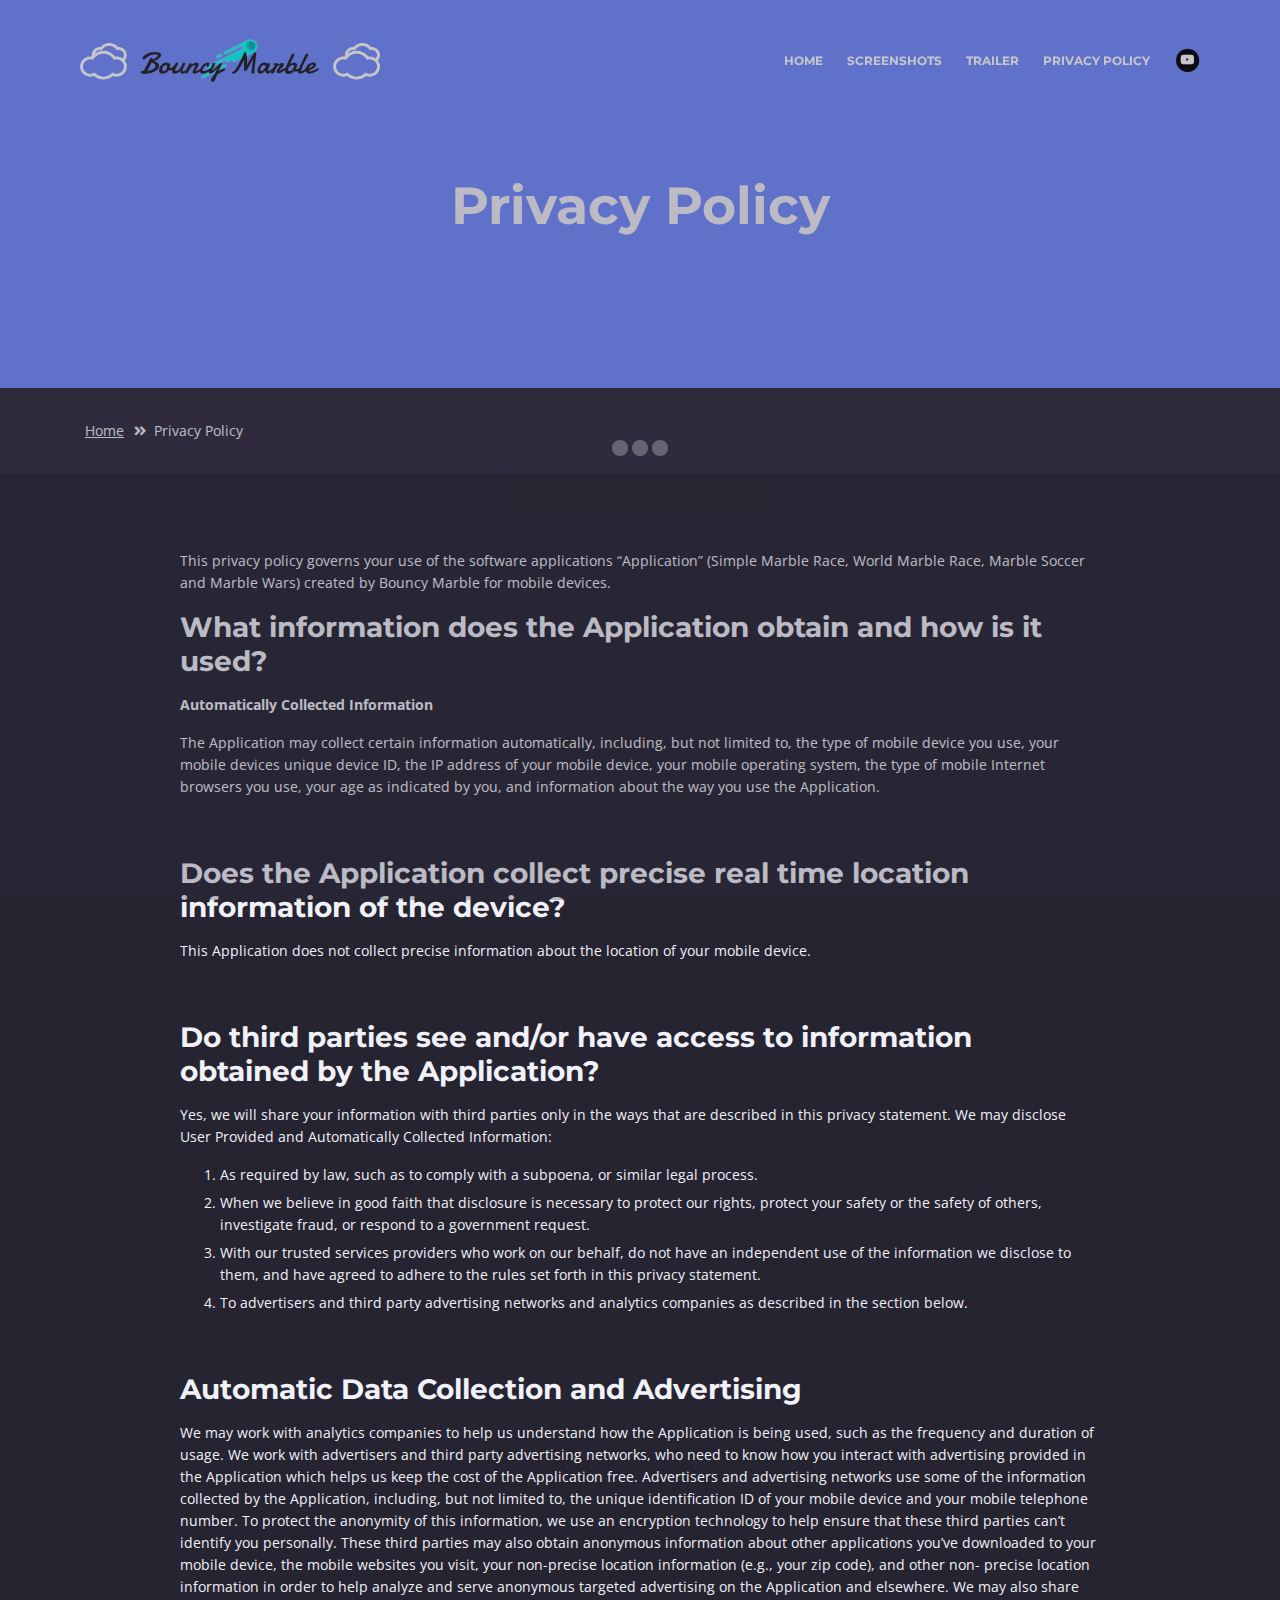
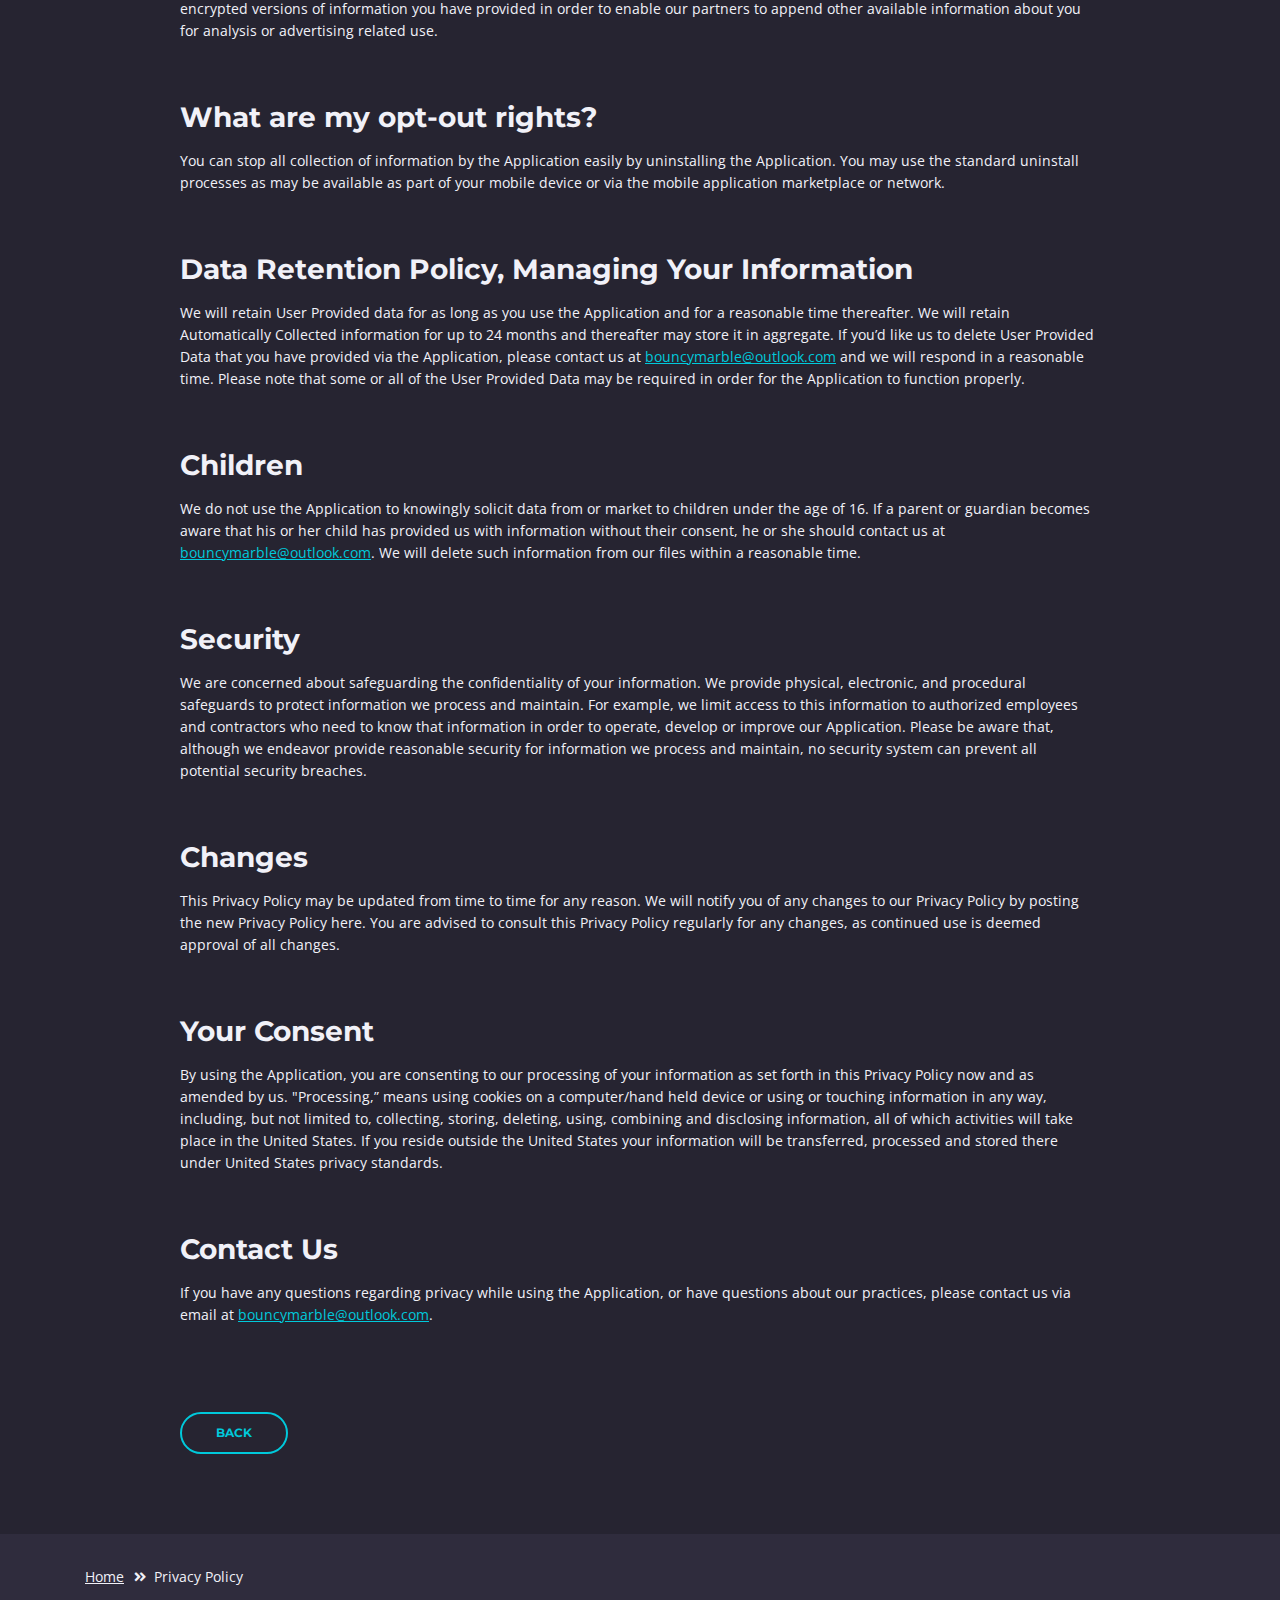
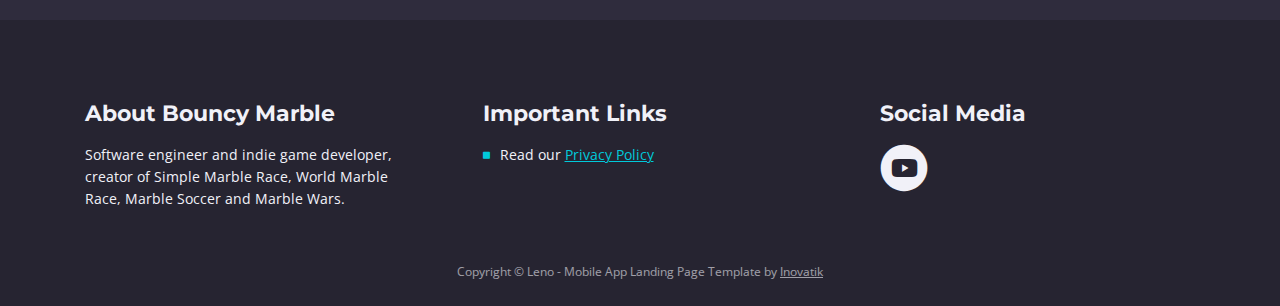
==== commit 79f00951: "a" ====
--- a/privacy-policy.html
+++ b/privacy-policy.html
@@ -214,7 +214,7 @@
                 <div class="col-md-4">
                     <div class="footer-col">
                         <h4>About Bouncy Marble</h4>
-                        <p>I'm a software engineer and indie game developer, currently working on the app called Simple Marble Race</p>
+                        <p>Software engineer and indie game developer, creator of Simple Marble Race, World Marble Race, Marble Soccer and Marble Wars.</p>
                     </div>
                 </div> <!-- end of col -->
                 <div class="col-md-4">
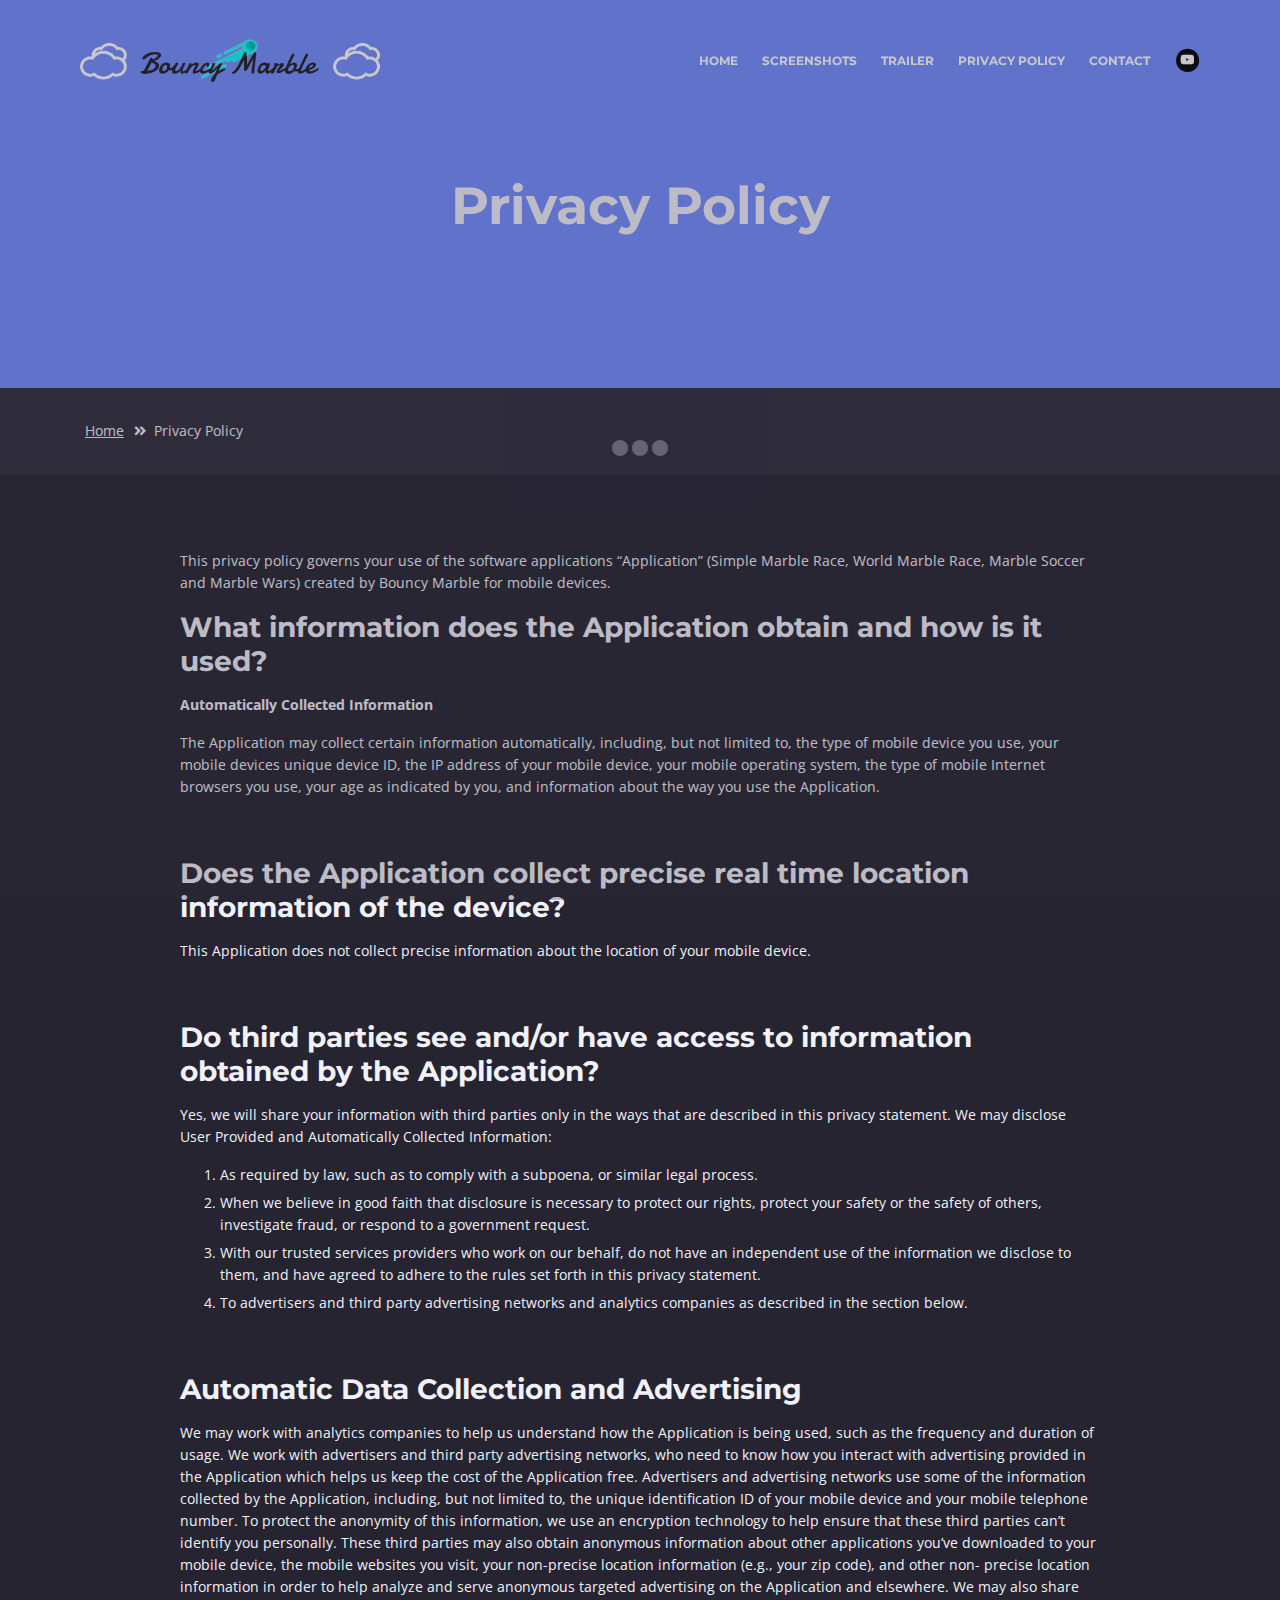
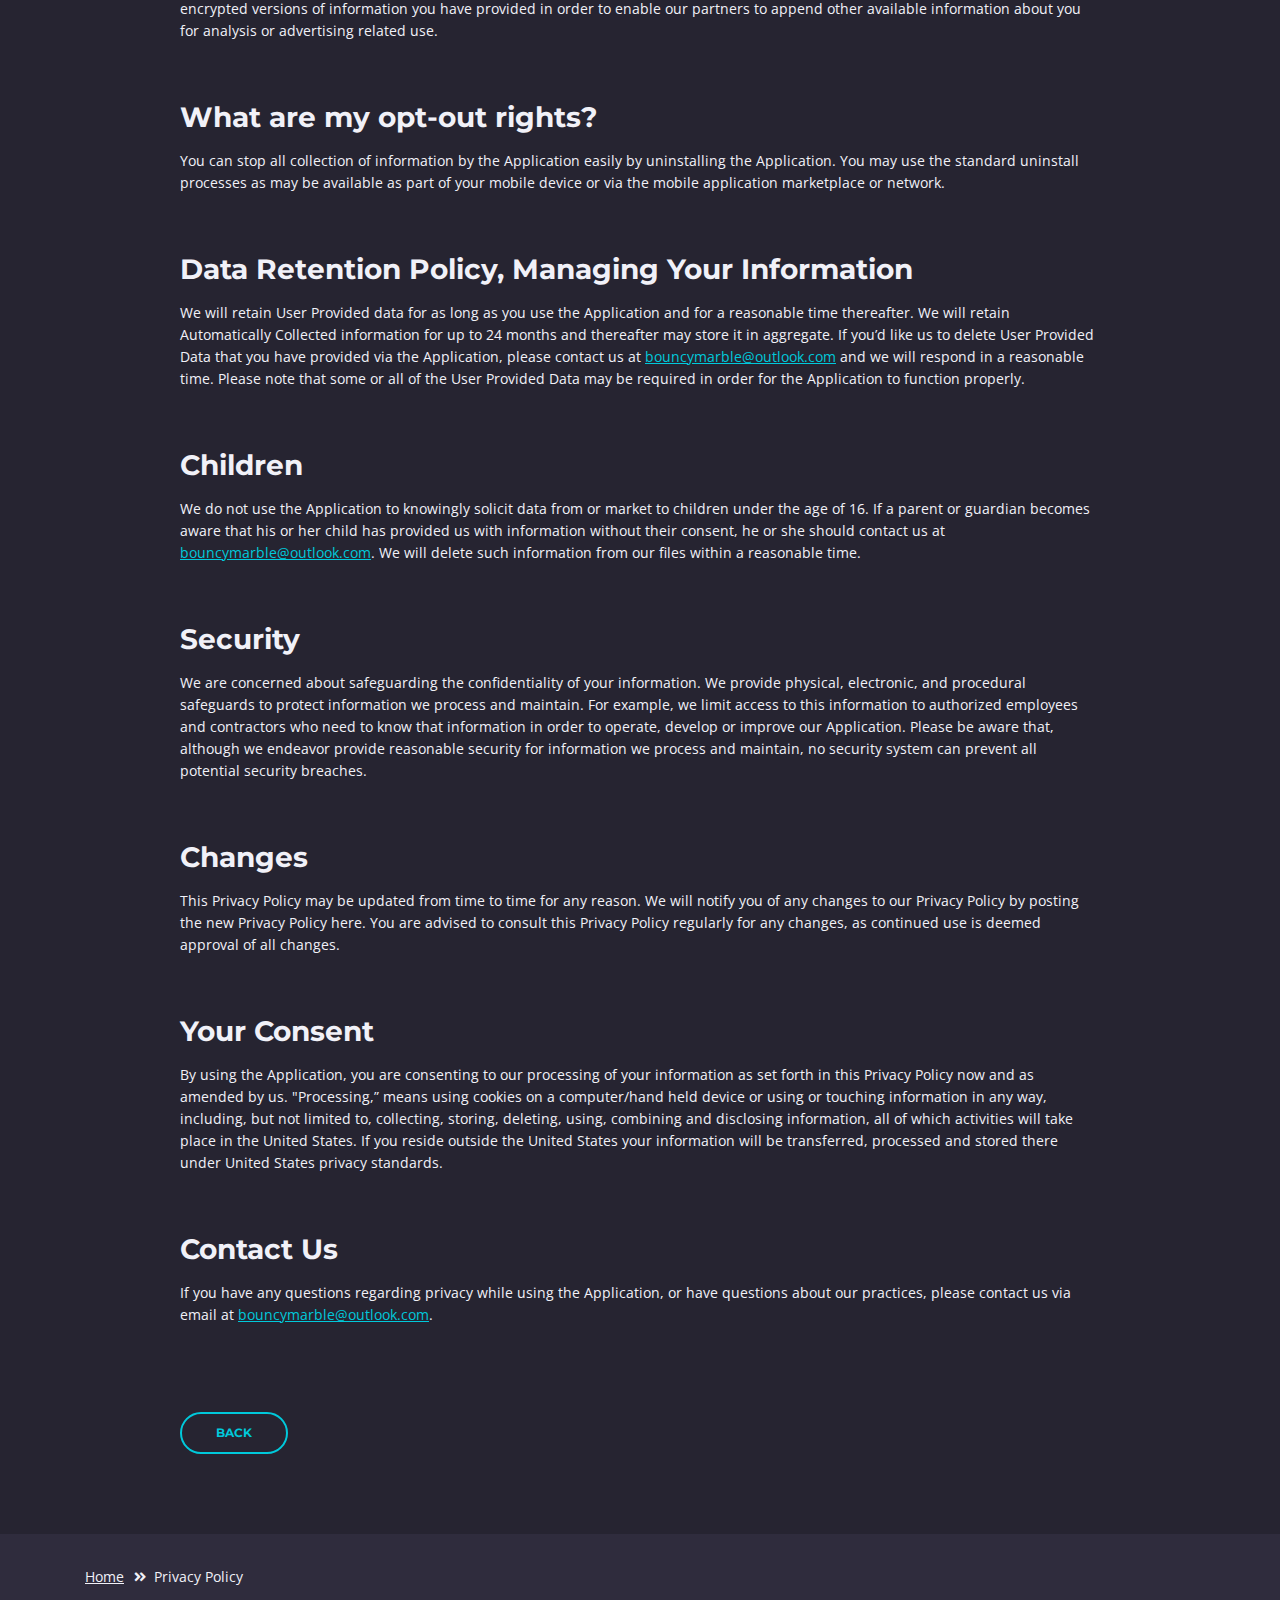
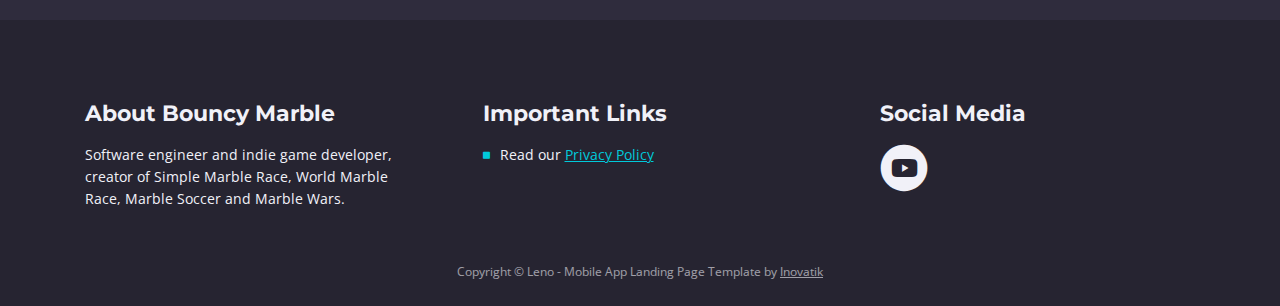
==== commit 6b2330f6: "Update privacy-policy.html" ====
--- a/privacy-policy.html
+++ b/privacy-policy.html
@@ -74,6 +74,9 @@
                 <li class="nav-item">
                     <a class="nav-link page-scroll" href="privacy-policy.html">PRIVACY POLICY</a>
                 </li>
+                <li class="nav-item">
+                    <a class="nav-link page-scroll" href="index.html#contact">CONTACT</a>
+                </li>
             </ul>
             <span class="nav-item social-icons">
                 <span class="fa-stack">
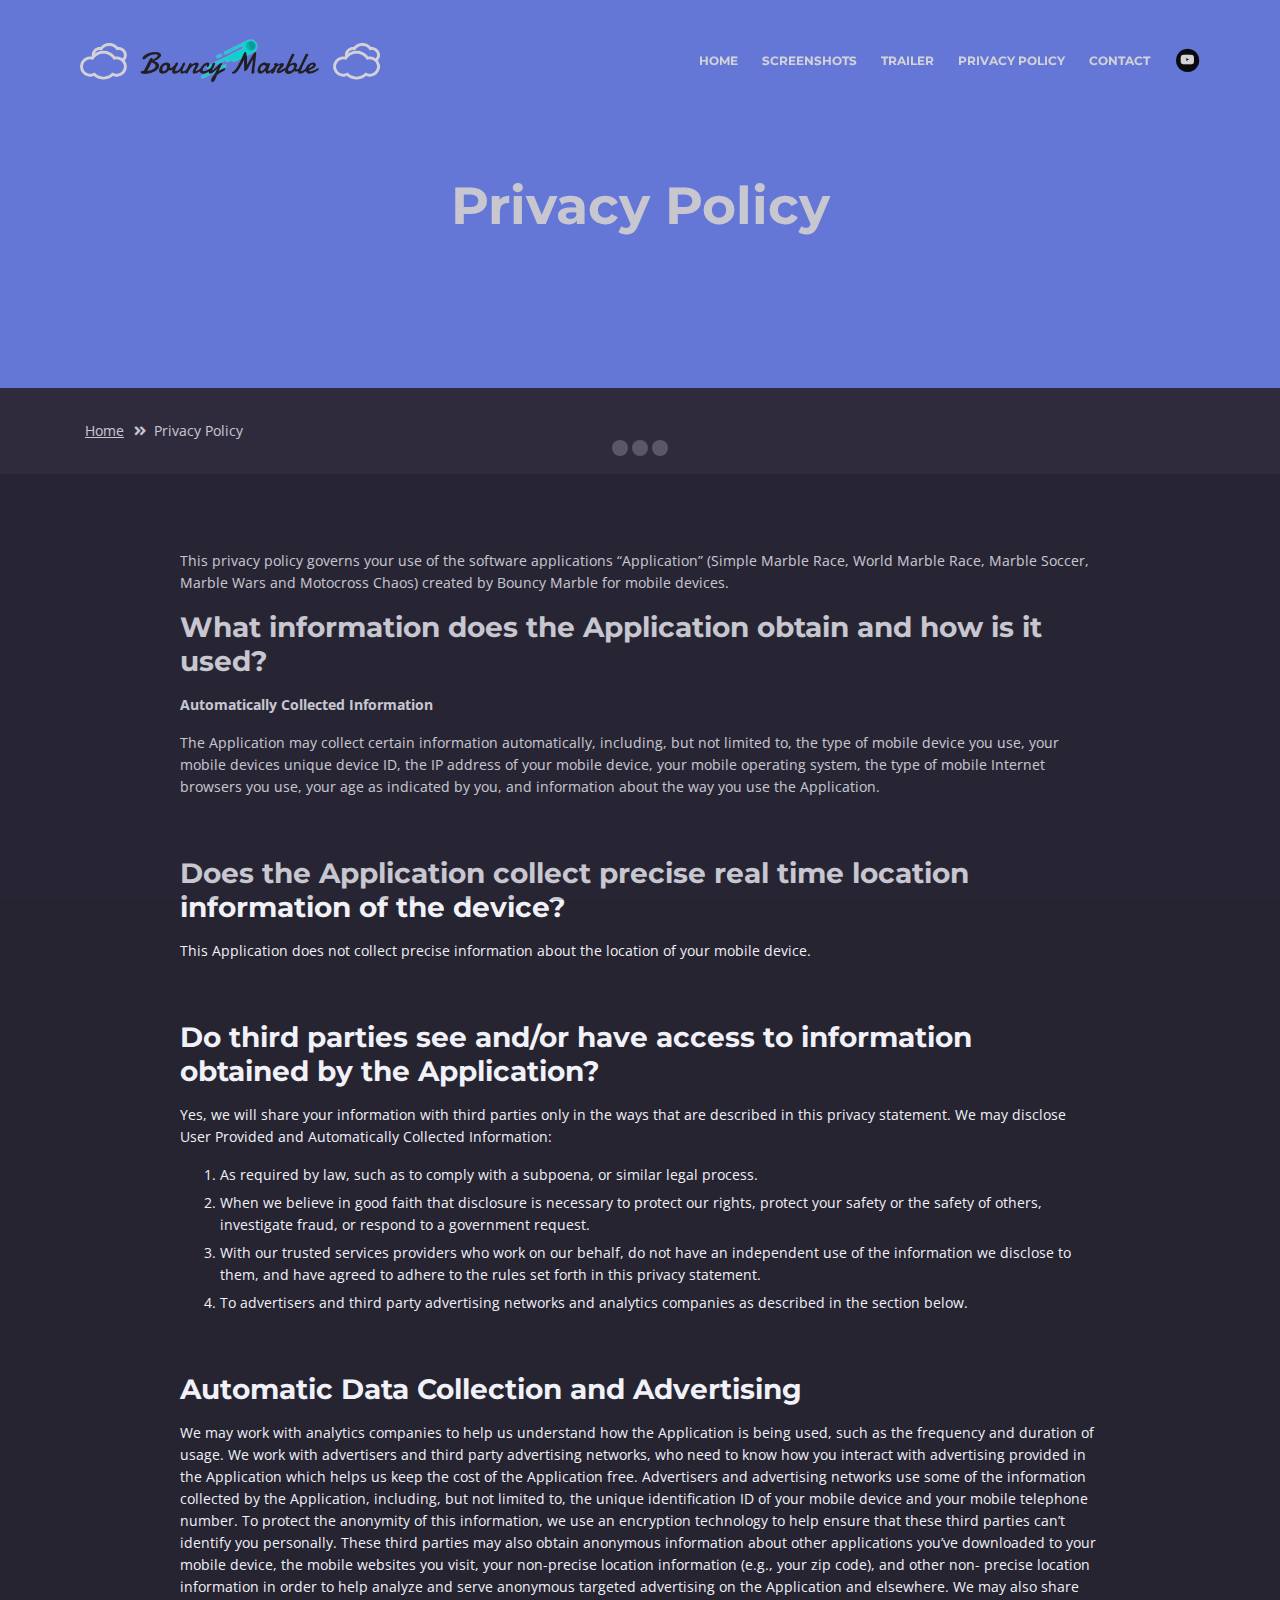
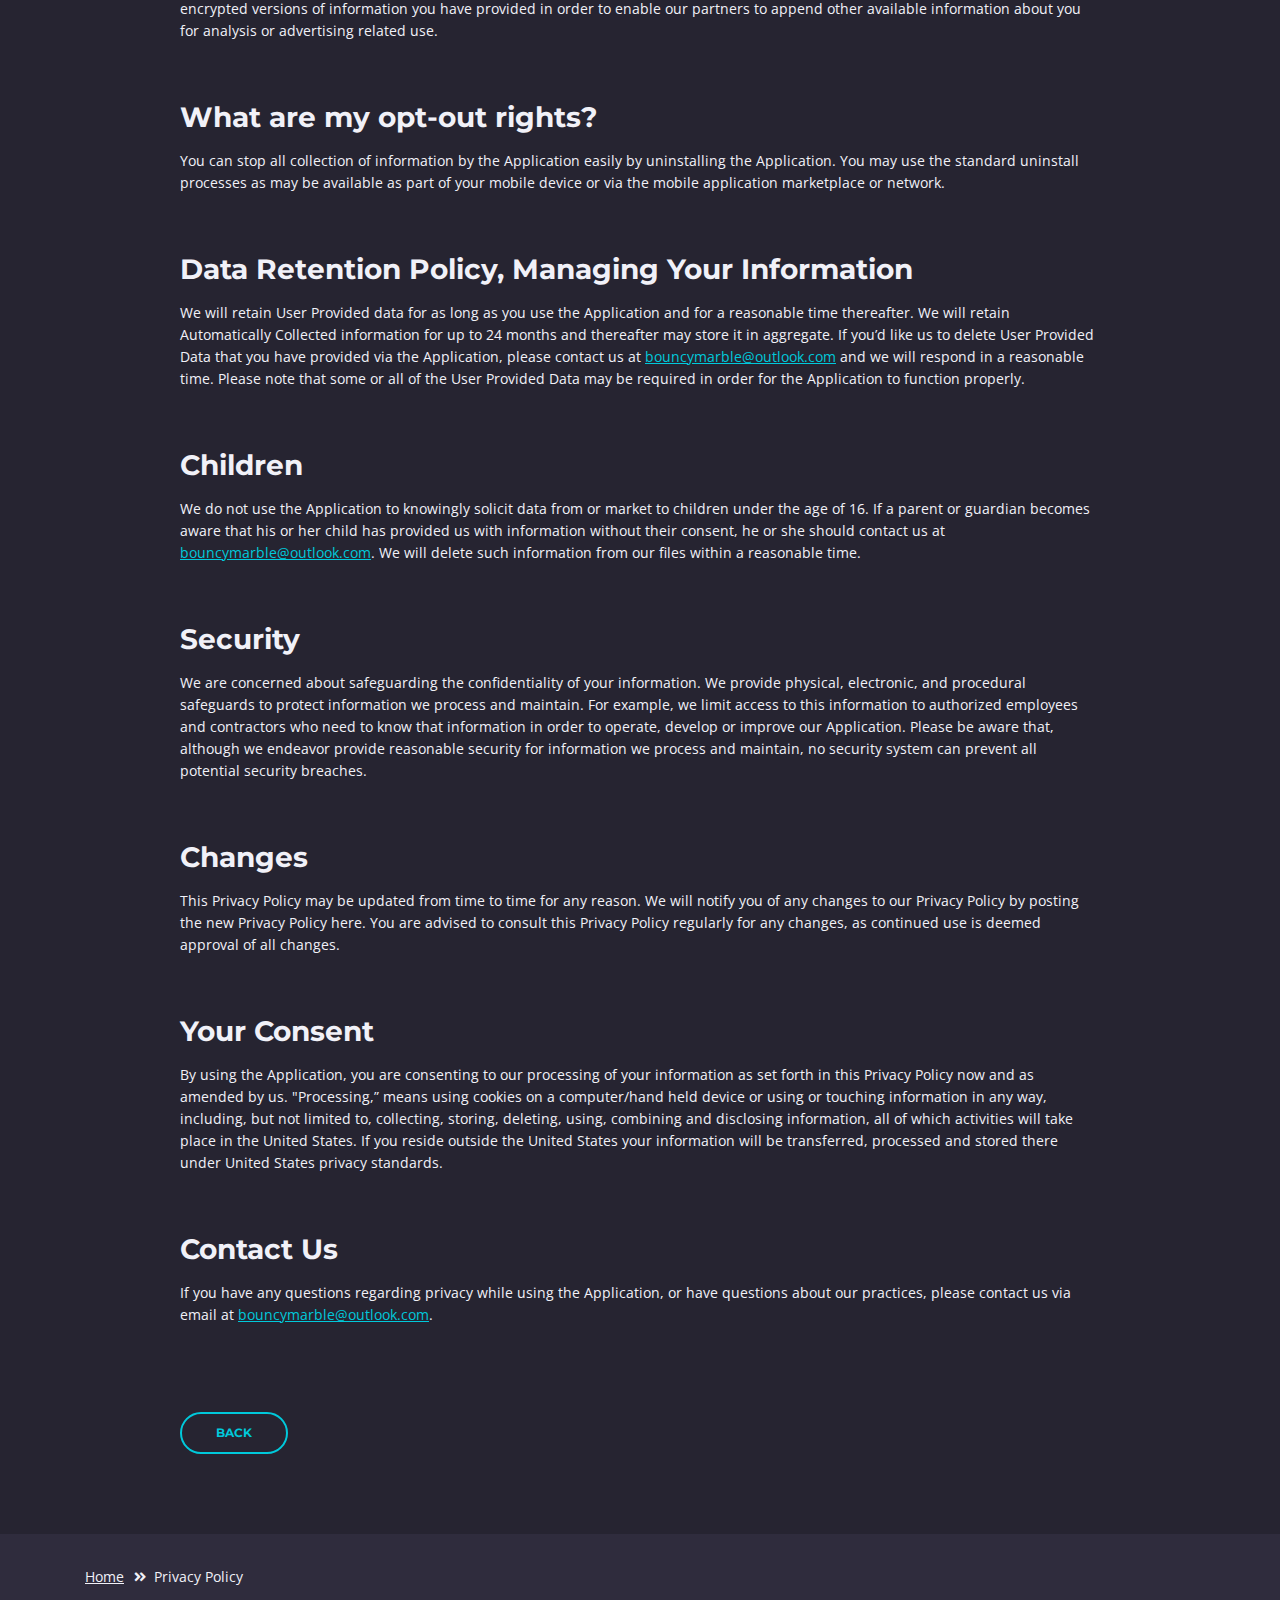
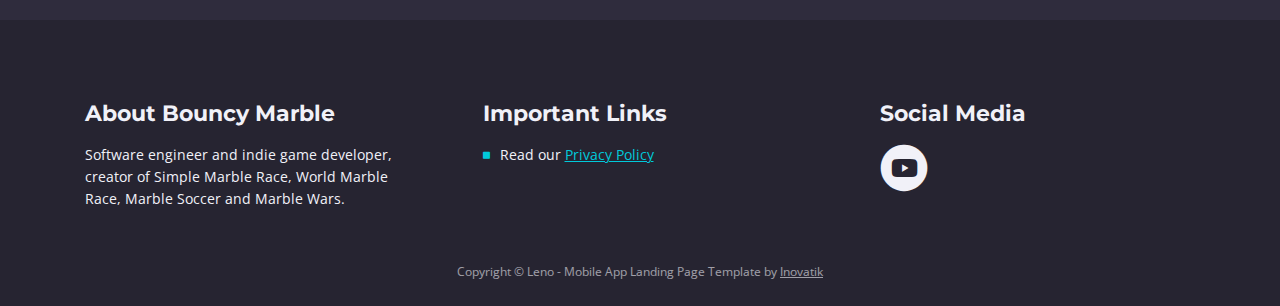
==== commit 3b9c9881: "Update privacy-policy.html" ====
--- a/privacy-policy.html
+++ b/privacy-policy.html
@@ -125,7 +125,7 @@
             <div class="row">
                 <div class="col-lg-10 offset-lg-1">
                     <div class="text-container">
-                        <p>This privacy policy governs your use of the software applications “Application” (Simple Marble Race, World Marble Race, Marble Soccer and Marble Wars) created by Bouncy Marble for mobile devices.</p>
+                        <p>This privacy policy governs your use of the software applications “Application” (Simple Marble Race, World Marble Race, Marble Soccer, Marble Wars and Motocross Chaos) created by Bouncy Marble for mobile devices.</p>
                         <h3>What information does the Application obtain and how is it used?</h3>
                         <p><strong>Automatically Collected Information</strong></p>
                         <p>The Application may collect certain information automatically, including, but not limited to, the type of mobile device you use, your mobile devices unique device ID, the IP address of your mobile device, your mobile operating system, the type of mobile Internet browsers you use, your age as indicated by you, and information about the way you use the Application.</p>
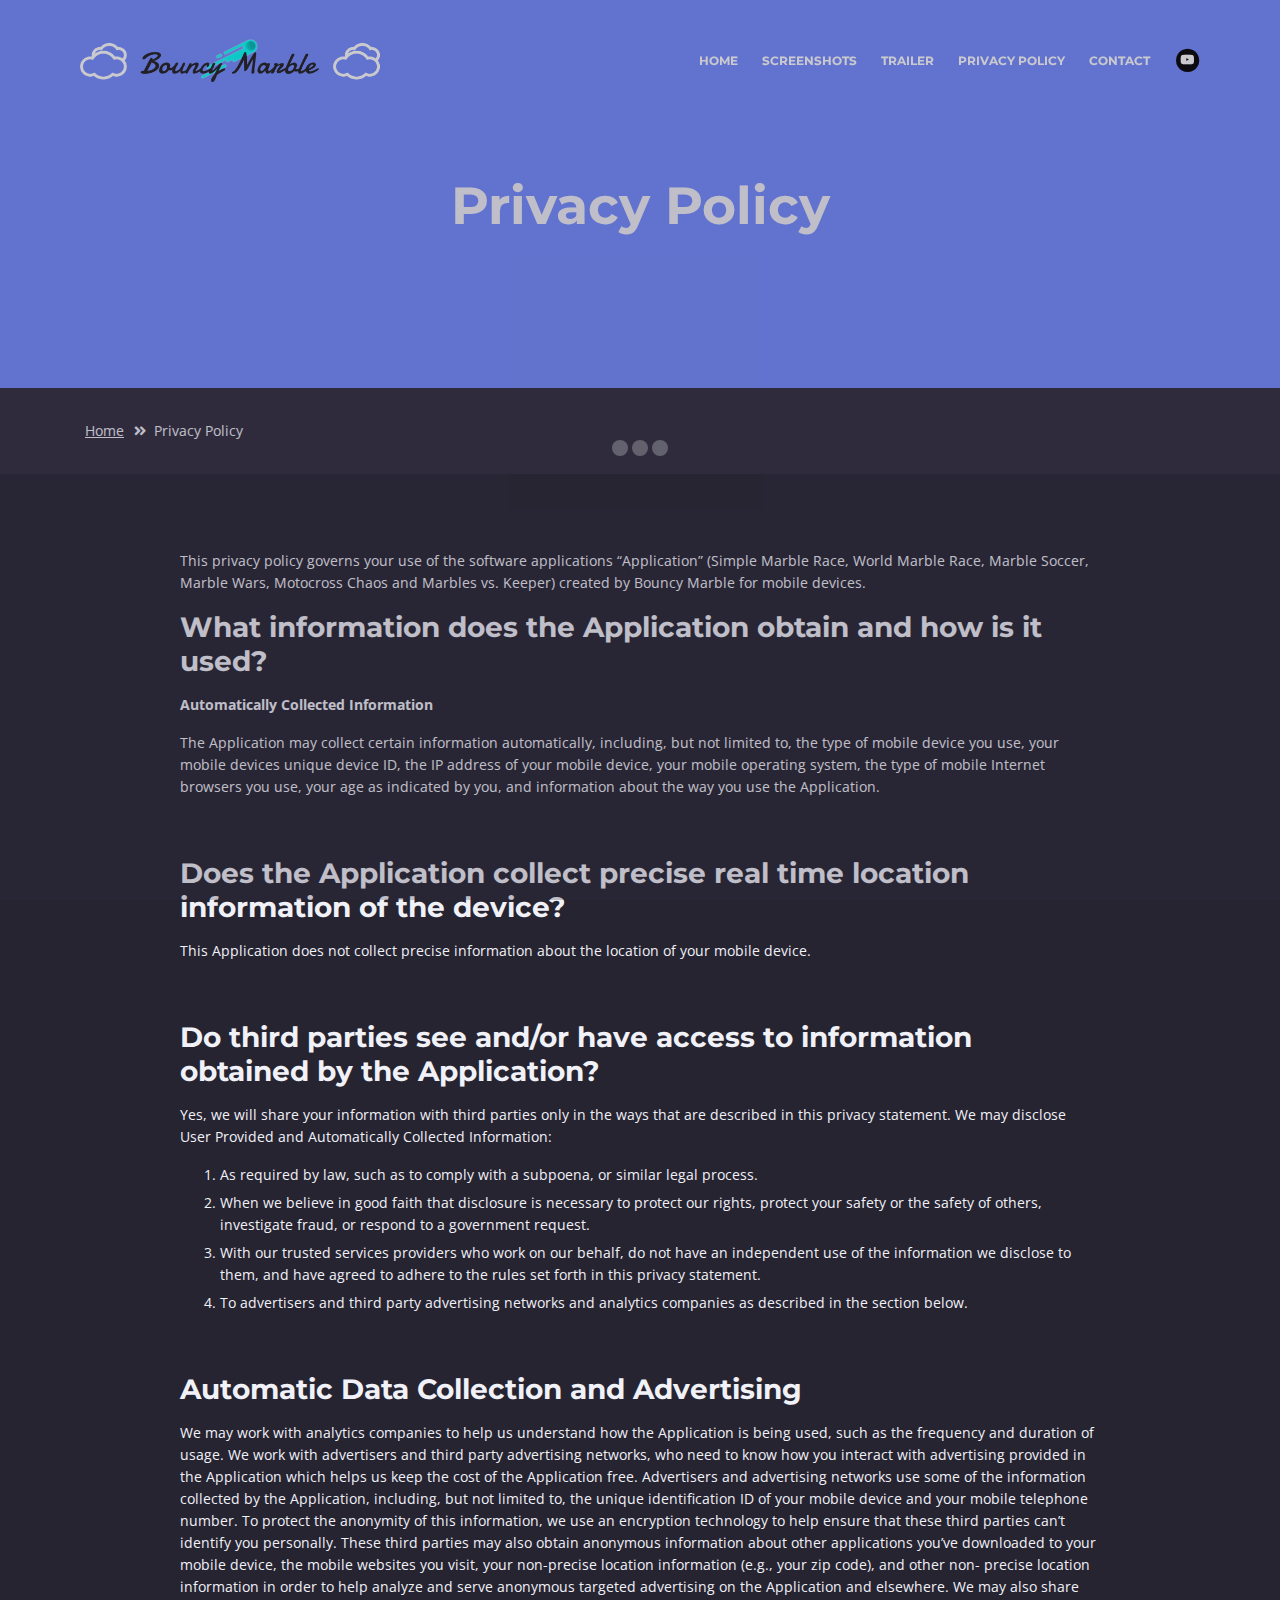
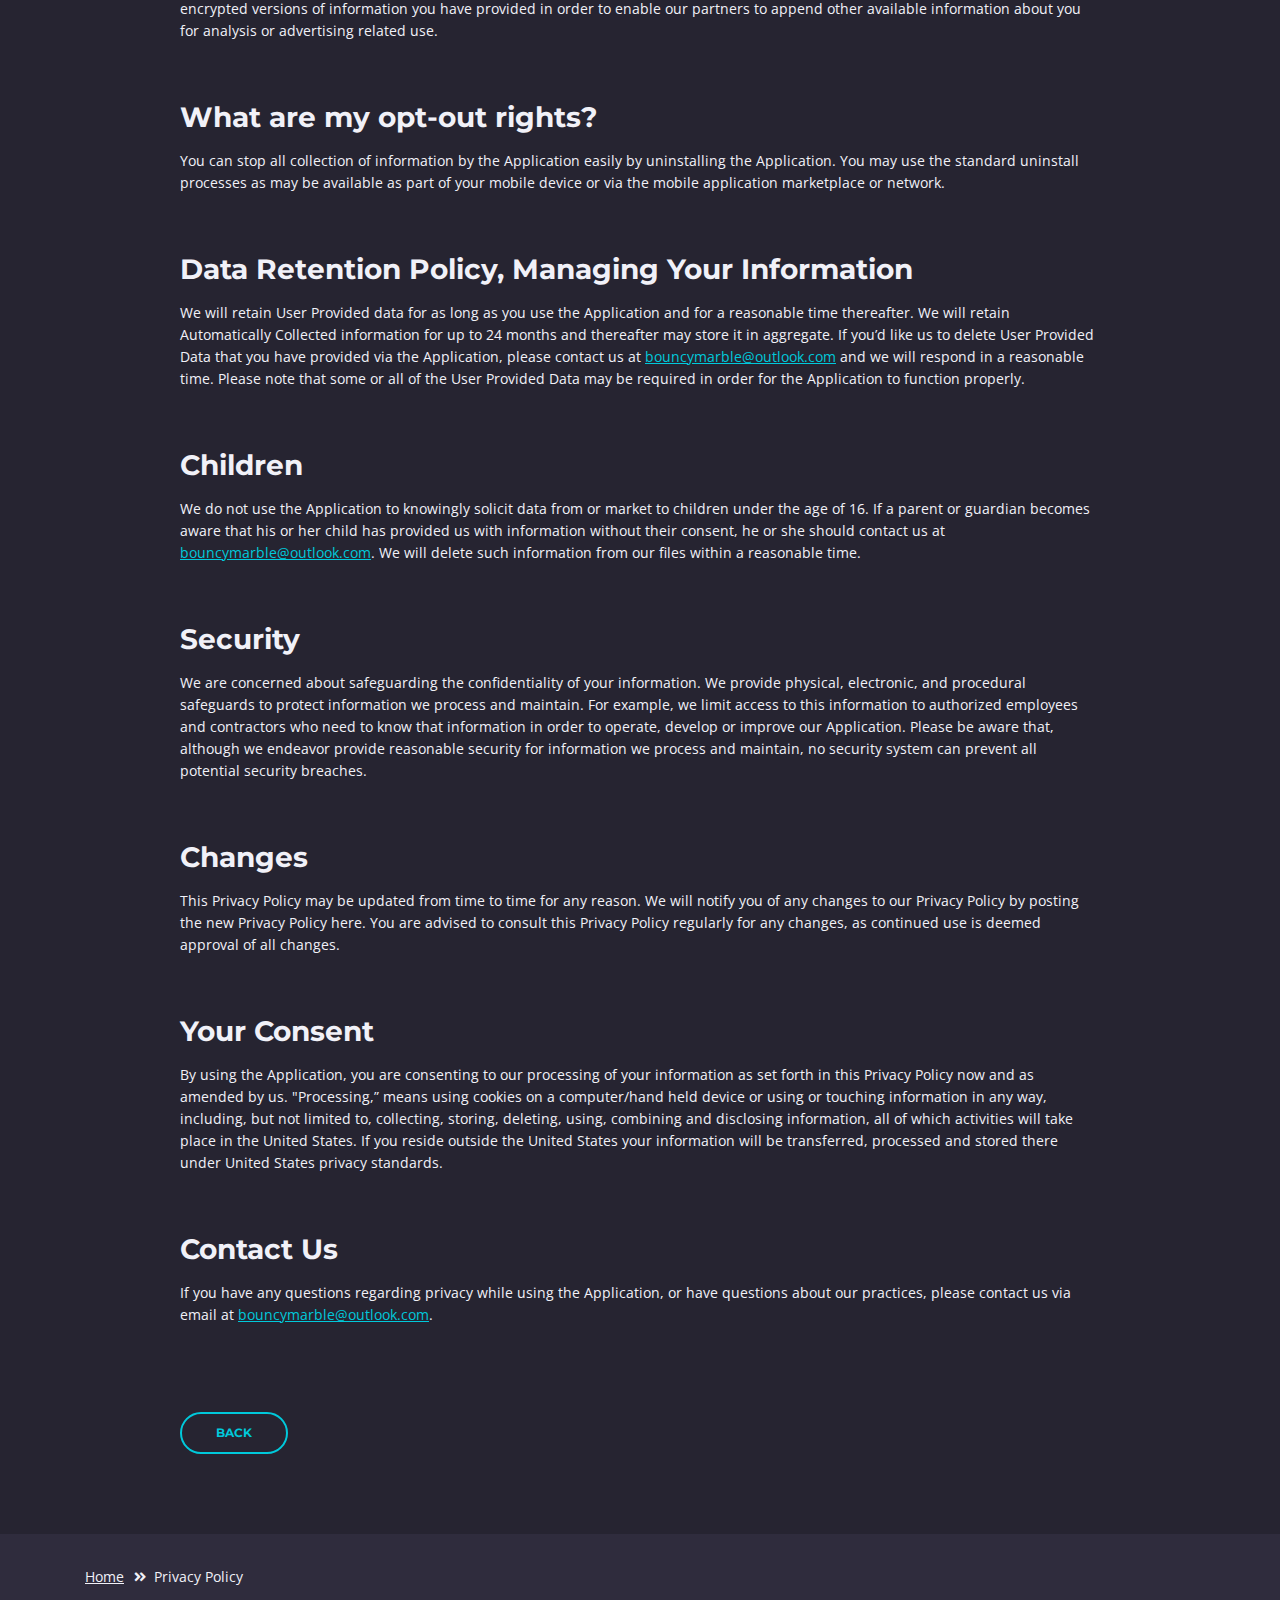
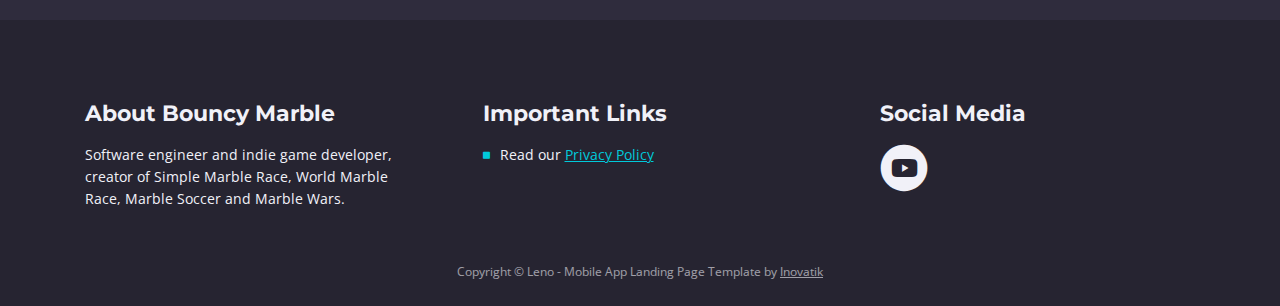
==== commit eaafbda7: "Update privacy-policy.html" ====
--- a/privacy-policy.html
+++ b/privacy-policy.html
@@ -125,7 +125,7 @@
             <div class="row">
                 <div class="col-lg-10 offset-lg-1">
                     <div class="text-container">
-                        <p>This privacy policy governs your use of the software applications “Application” (Simple Marble Race, World Marble Race, Marble Soccer, Marble Wars and Motocross Chaos) created by Bouncy Marble for mobile devices.</p>
+                        <p>This privacy policy governs your use of the software applications “Application” (Simple Marble Race, World Marble Race, Marble Soccer, Marble Wars, Motocross Chaos and Marbles vs. Keeper) created by Bouncy Marble for mobile devices.</p>
                         <h3>What information does the Application obtain and how is it used?</h3>
                         <p><strong>Automatically Collected Information</strong></p>
                         <p>The Application may collect certain information automatically, including, but not limited to, the type of mobile device you use, your mobile devices unique device ID, the IP address of your mobile device, your mobile operating system, the type of mobile Internet browsers you use, your age as indicated by you, and information about the way you use the Application.</p>
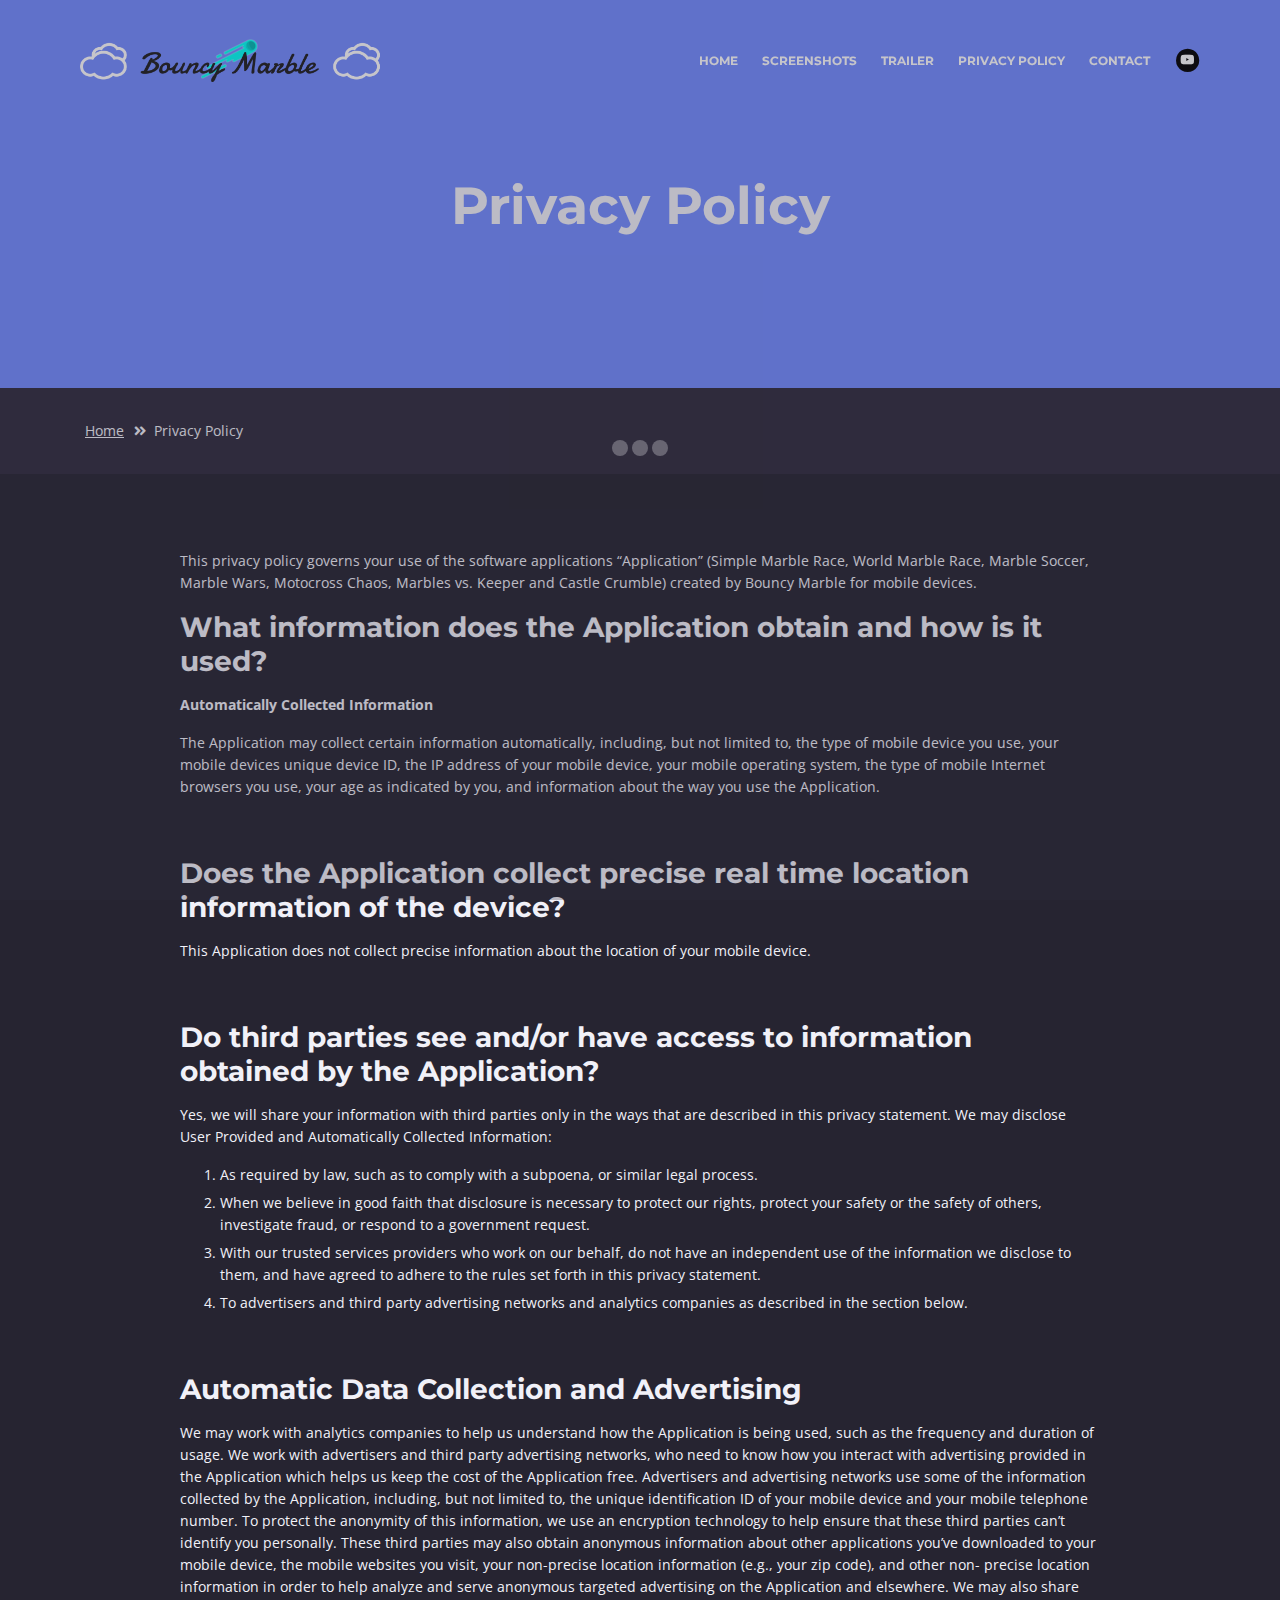
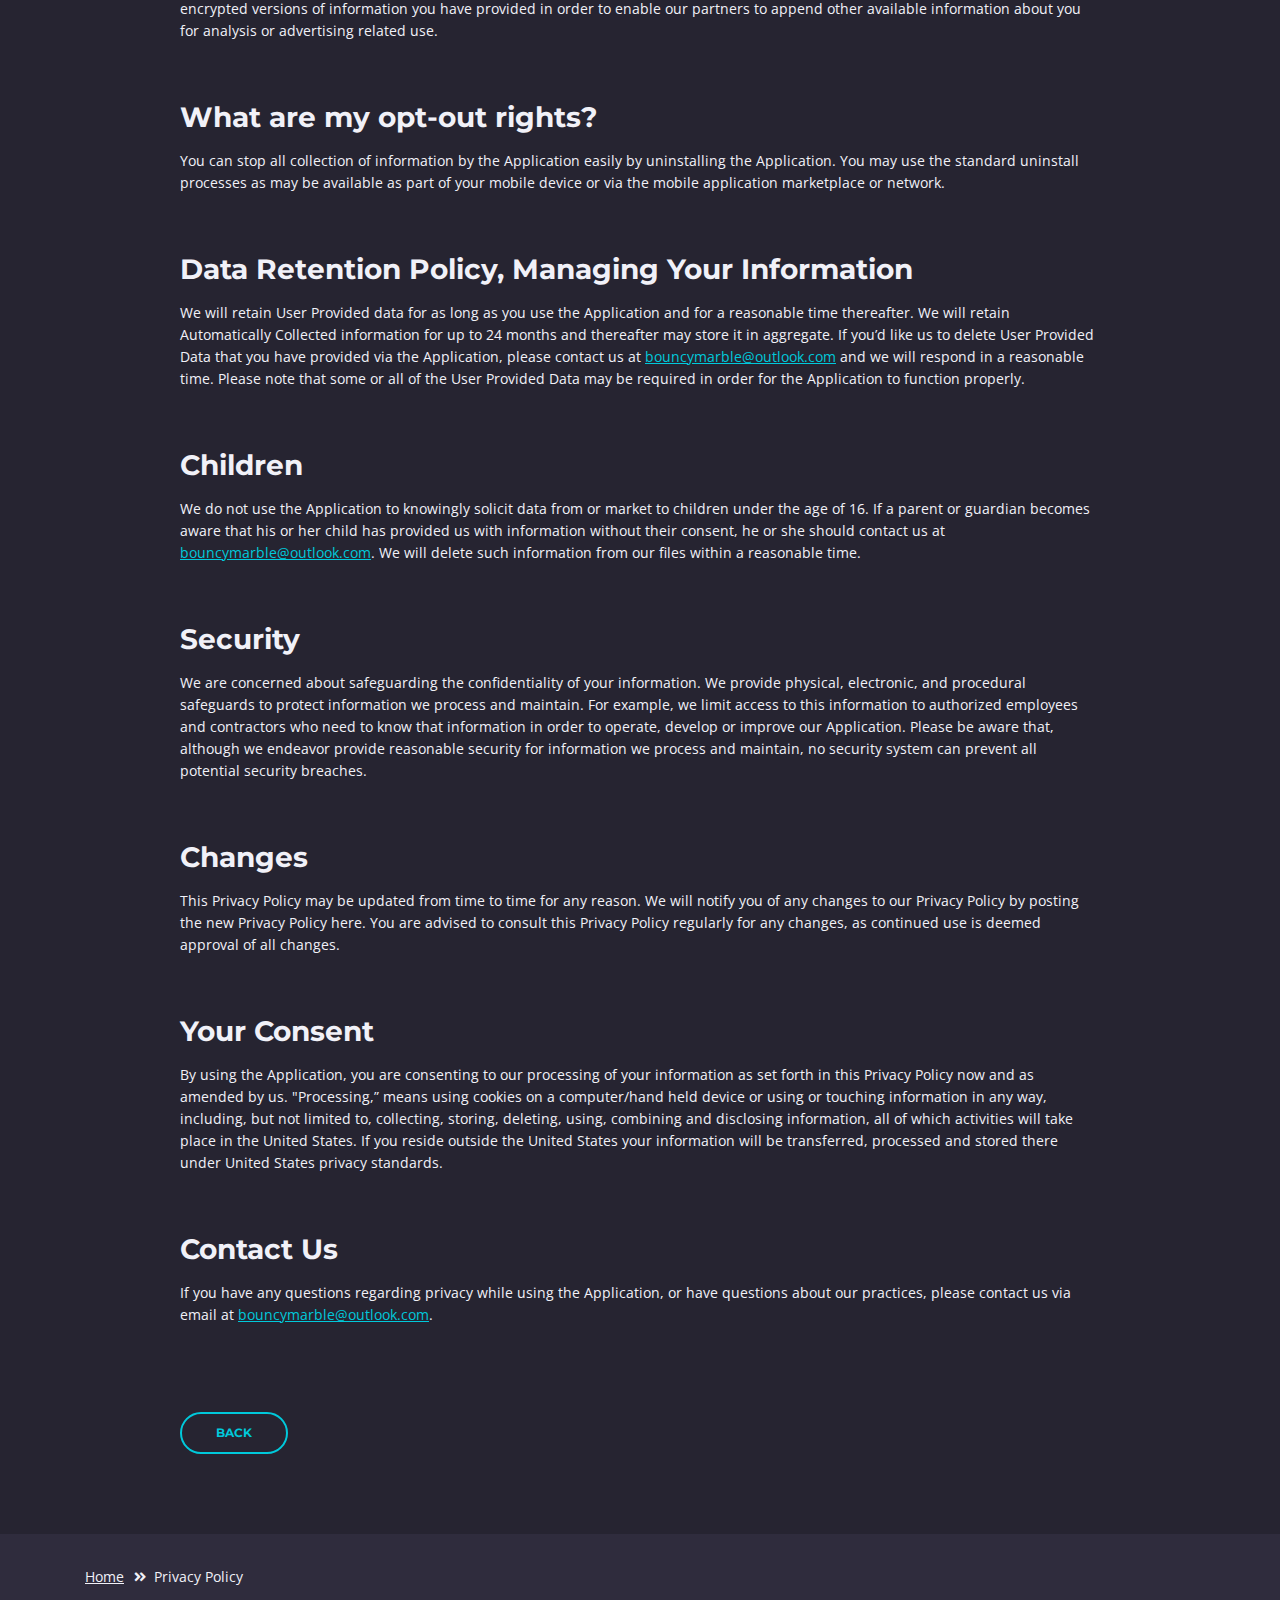
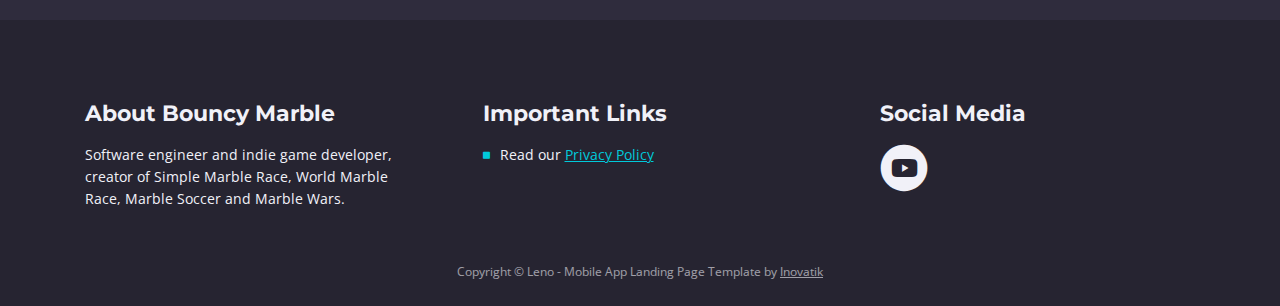
==== commit e2ec0131: "Update privacy-policy.html" ====
--- a/privacy-policy.html
+++ b/privacy-policy.html
@@ -125,7 +125,7 @@
             <div class="row">
                 <div class="col-lg-10 offset-lg-1">
                     <div class="text-container">
-                        <p>This privacy policy governs your use of the software applications “Application” (Simple Marble Race, World Marble Race, Marble Soccer, Marble Wars, Motocross Chaos and Marbles vs. Keeper) created by Bouncy Marble for mobile devices.</p>
+                        <p>This privacy policy governs your use of the software applications “Application” (Simple Marble Race, World Marble Race, Marble Soccer, Marble Wars, Motocross Chaos, Marbles vs. Keeper and Castle Crumble) created by Bouncy Marble for mobile devices.</p>
                         <h3>What information does the Application obtain and how is it used?</h3>
                         <p><strong>Automatically Collected Information</strong></p>
                         <p>The Application may collect certain information automatically, including, but not limited to, the type of mobile device you use, your mobile devices unique device ID, the IP address of your mobile device, your mobile operating system, the type of mobile Internet browsers you use, your age as indicated by you, and information about the way you use the Application.</p>
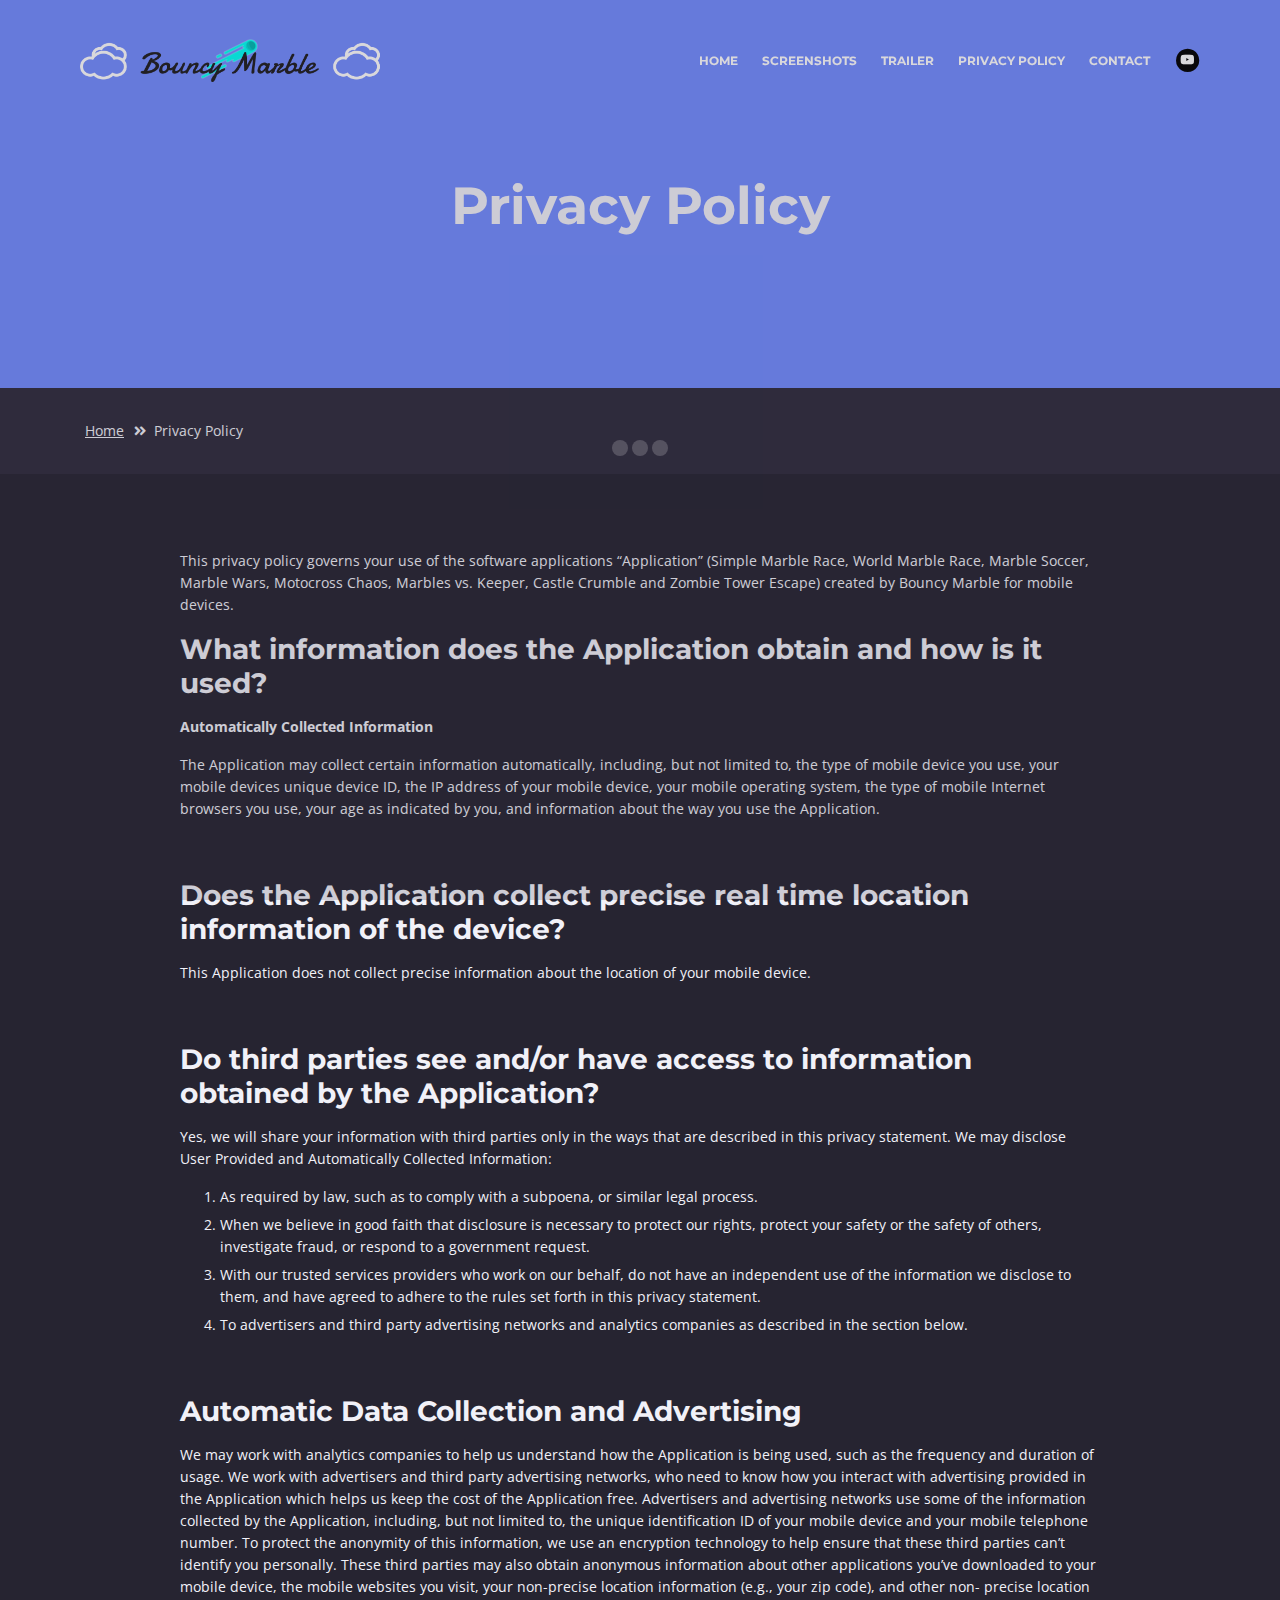
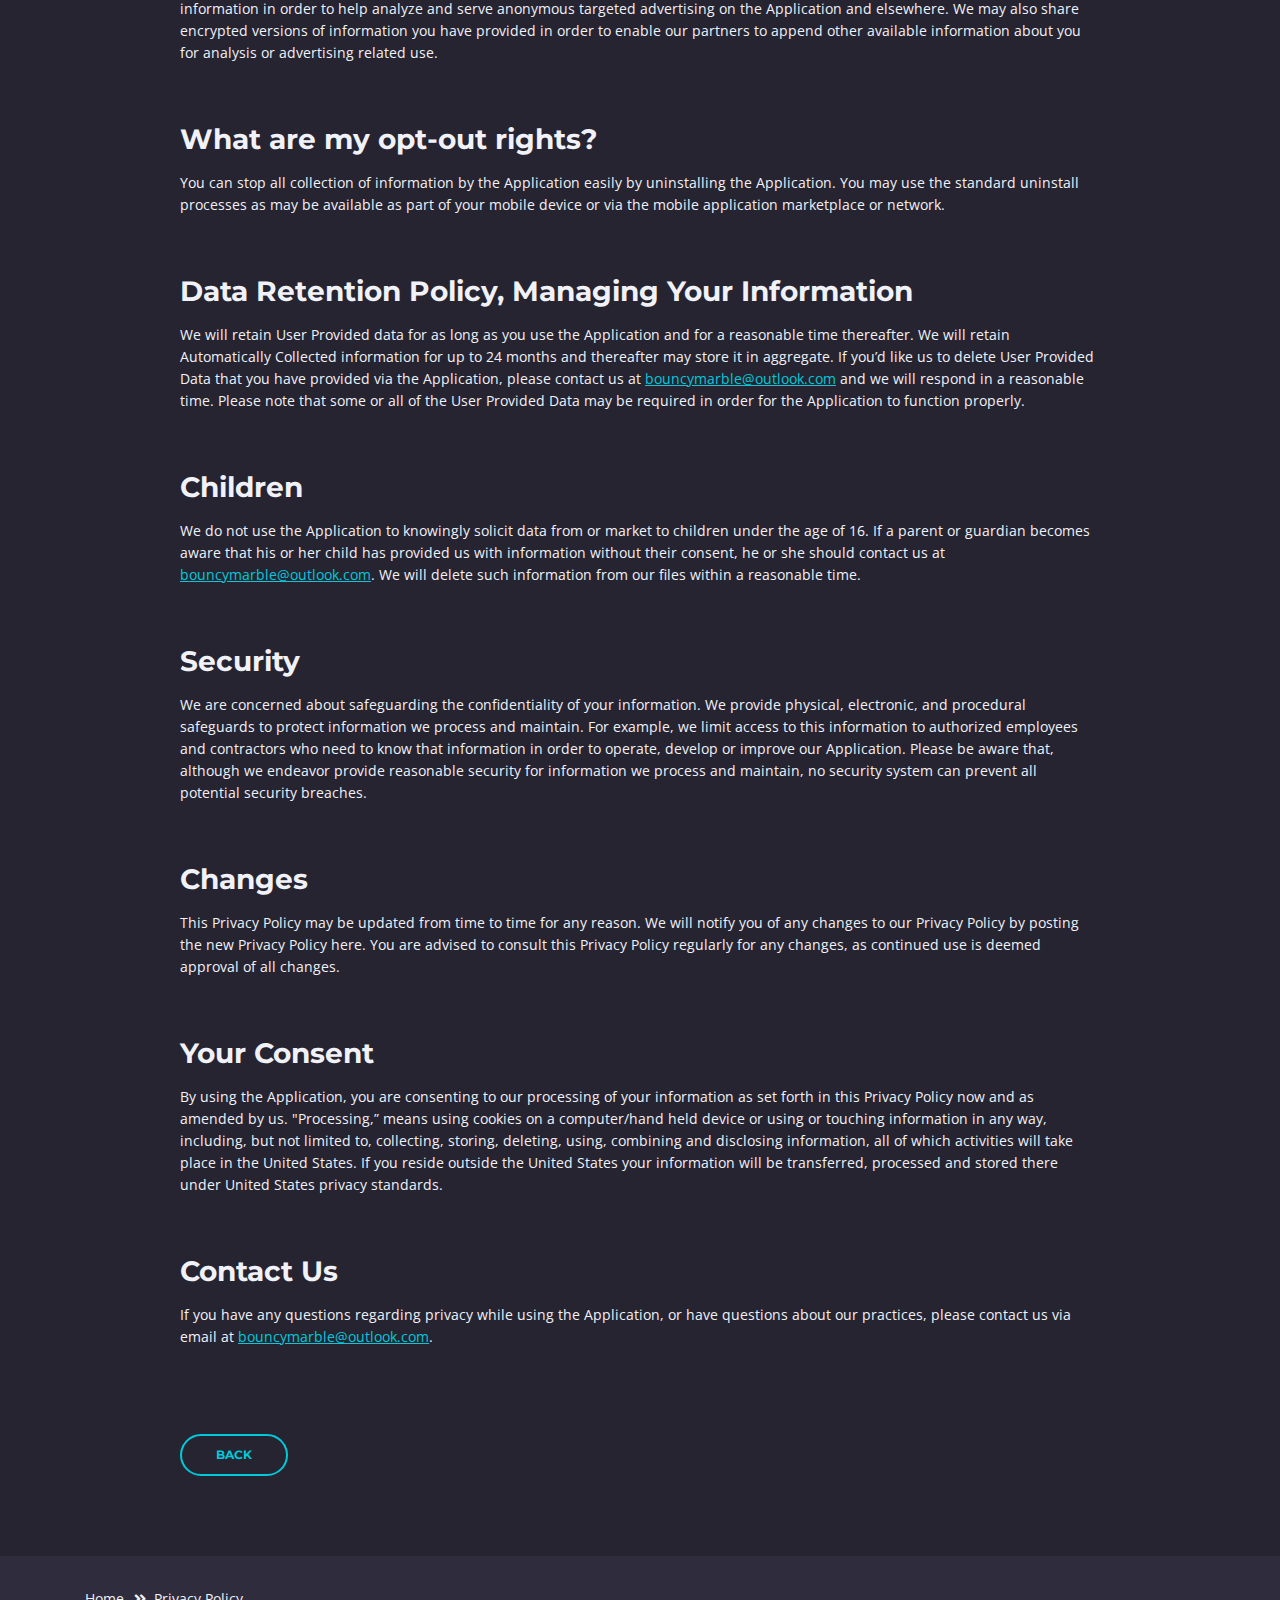
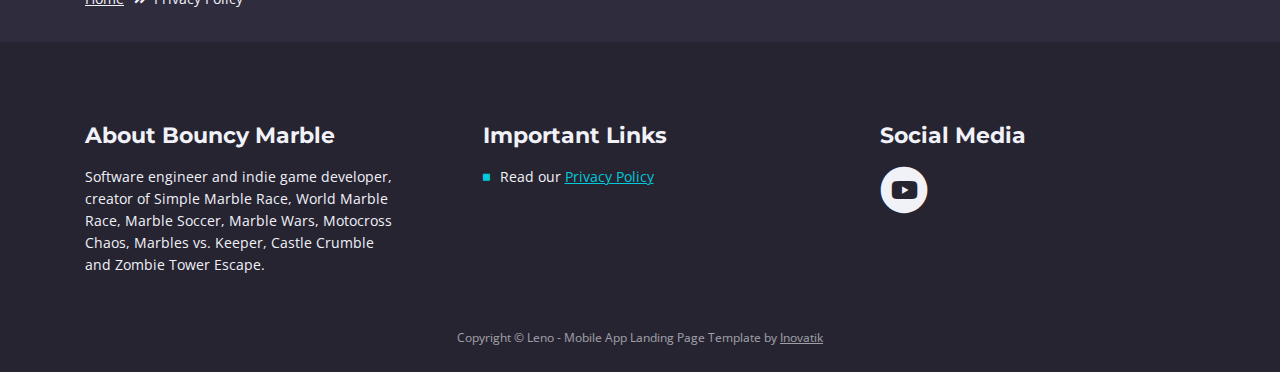
==== commit 371fb8db: "new app" ====
--- a/privacy-policy.html
+++ b/privacy-policy.html
@@ -125,7 +125,7 @@
             <div class="row">
                 <div class="col-lg-10 offset-lg-1">
                     <div class="text-container">
-                        <p>This privacy policy governs your use of the software applications “Application” (Simple Marble Race, World Marble Race, Marble Soccer, Marble Wars, Motocross Chaos, Marbles vs. Keeper and Castle Crumble) created by Bouncy Marble for mobile devices.</p>
+                        <p>This privacy policy governs your use of the software applications “Application” (Simple Marble Race, World Marble Race, Marble Soccer, Marble Wars, Motocross Chaos, Marbles vs. Keeper, Castle Crumble and Zombie Tower Escape) created by Bouncy Marble for mobile devices.</p>
                         <h3>What information does the Application obtain and how is it used?</h3>
                         <p><strong>Automatically Collected Information</strong></p>
                         <p>The Application may collect certain information automatically, including, but not limited to, the type of mobile device you use, your mobile devices unique device ID, the IP address of your mobile device, your mobile operating system, the type of mobile Internet browsers you use, your age as indicated by you, and information about the way you use the Application.</p>
@@ -217,7 +217,7 @@
                 <div class="col-md-4">
                     <div class="footer-col">
                         <h4>About Bouncy Marble</h4>
-                        <p>Software engineer and indie game developer, creator of Simple Marble Race, World Marble Race, Marble Soccer and Marble Wars.</p>
+                        <p>Software engineer and indie game developer, creator of Simple Marble Race, World Marble Race, Marble Soccer, Marble Wars, Motocross Chaos, Marbles vs. Keeper, Castle Crumble and Zombie Tower Escape.</p>
                     </div>
                 </div> <!-- end of col -->
                 <div class="col-md-4">
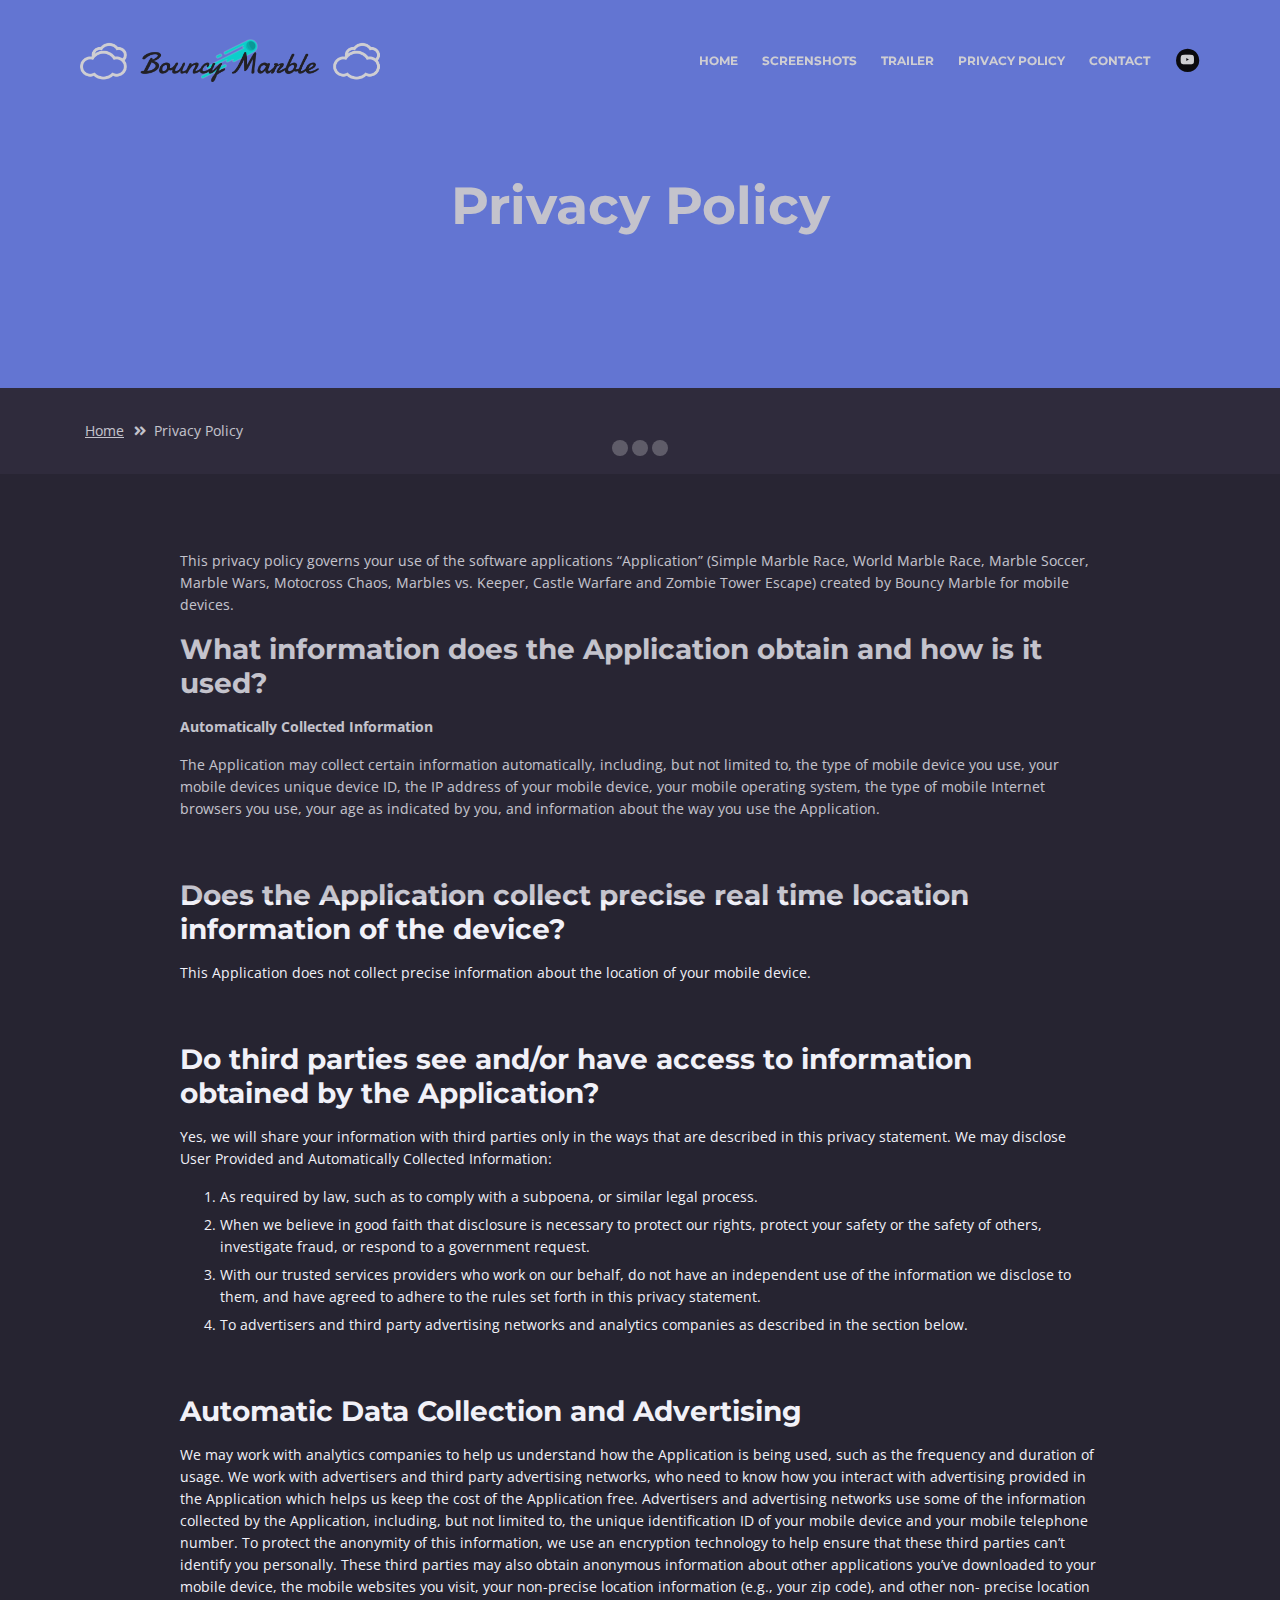
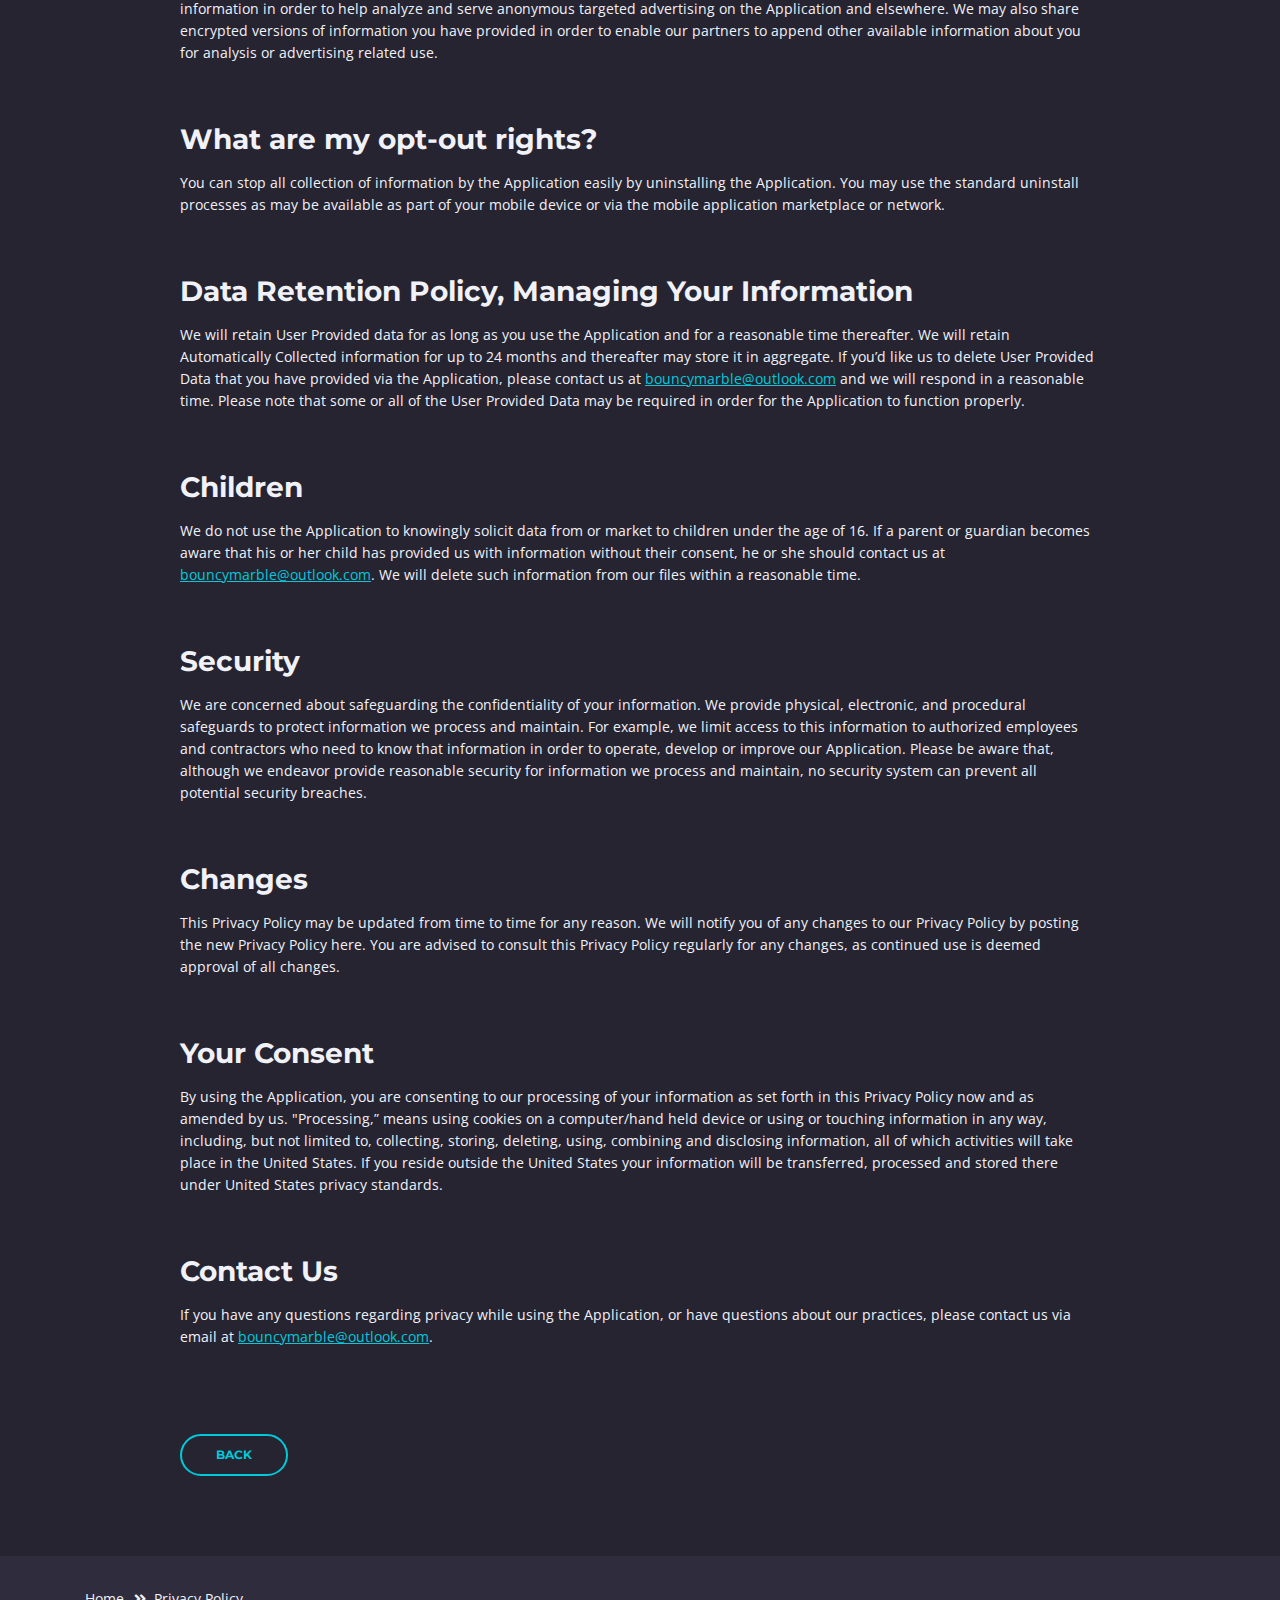
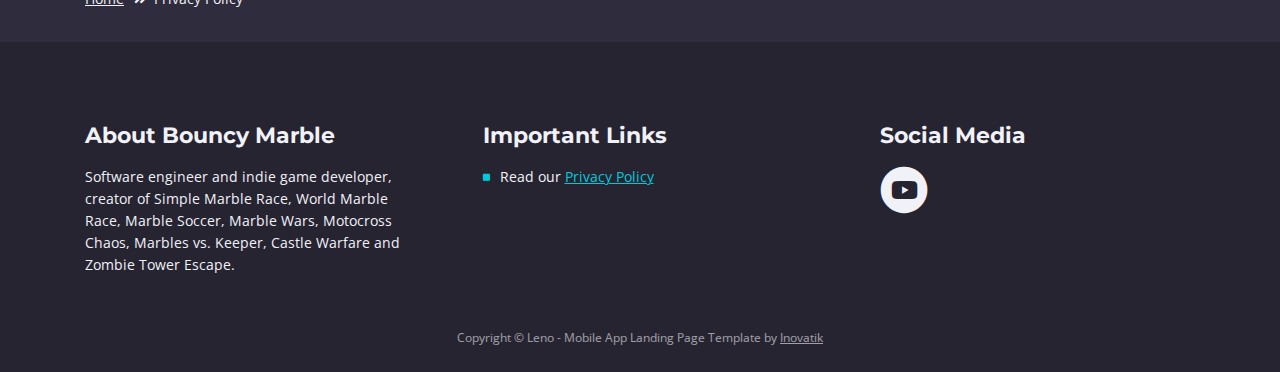
==== commit 3d3baf45: "Update app-ads.txt" ====
--- a/privacy-policy.html
+++ b/privacy-policy.html
@@ -125,7 +125,7 @@
             <div class="row">
                 <div class="col-lg-10 offset-lg-1">
                     <div class="text-container">
-                        <p>This privacy policy governs your use of the software applications “Application” (Simple Marble Race, World Marble Race, Marble Soccer, Marble Wars, Motocross Chaos, Marbles vs. Keeper, Castle Crumble and Zombie Tower Escape) created by Bouncy Marble for mobile devices.</p>
+                        <p>This privacy policy governs your use of the software applications “Application” (Simple Marble Race, World Marble Race, Marble Soccer, Marble Wars, Motocross Chaos, Marbles vs. Keeper, Castle Warfare and Zombie Tower Escape) created by Bouncy Marble for mobile devices.</p>
                         <h3>What information does the Application obtain and how is it used?</h3>
                         <p><strong>Automatically Collected Information</strong></p>
                         <p>The Application may collect certain information automatically, including, but not limited to, the type of mobile device you use, your mobile devices unique device ID, the IP address of your mobile device, your mobile operating system, the type of mobile Internet browsers you use, your age as indicated by you, and information about the way you use the Application.</p>
@@ -217,7 +217,7 @@
                 <div class="col-md-4">
                     <div class="footer-col">
                         <h4>About Bouncy Marble</h4>
-                        <p>Software engineer and indie game developer, creator of Simple Marble Race, World Marble Race, Marble Soccer, Marble Wars, Motocross Chaos, Marbles vs. Keeper, Castle Crumble and Zombie Tower Escape.</p>
+                        <p>Software engineer and indie game developer, creator of Simple Marble Race, World Marble Race, Marble Soccer, Marble Wars, Motocross Chaos, Marbles vs. Keeper, Castle Warfare and Zombie Tower Escape.</p>
                     </div>
                 </div> <!-- end of col -->
                 <div class="col-md-4">
